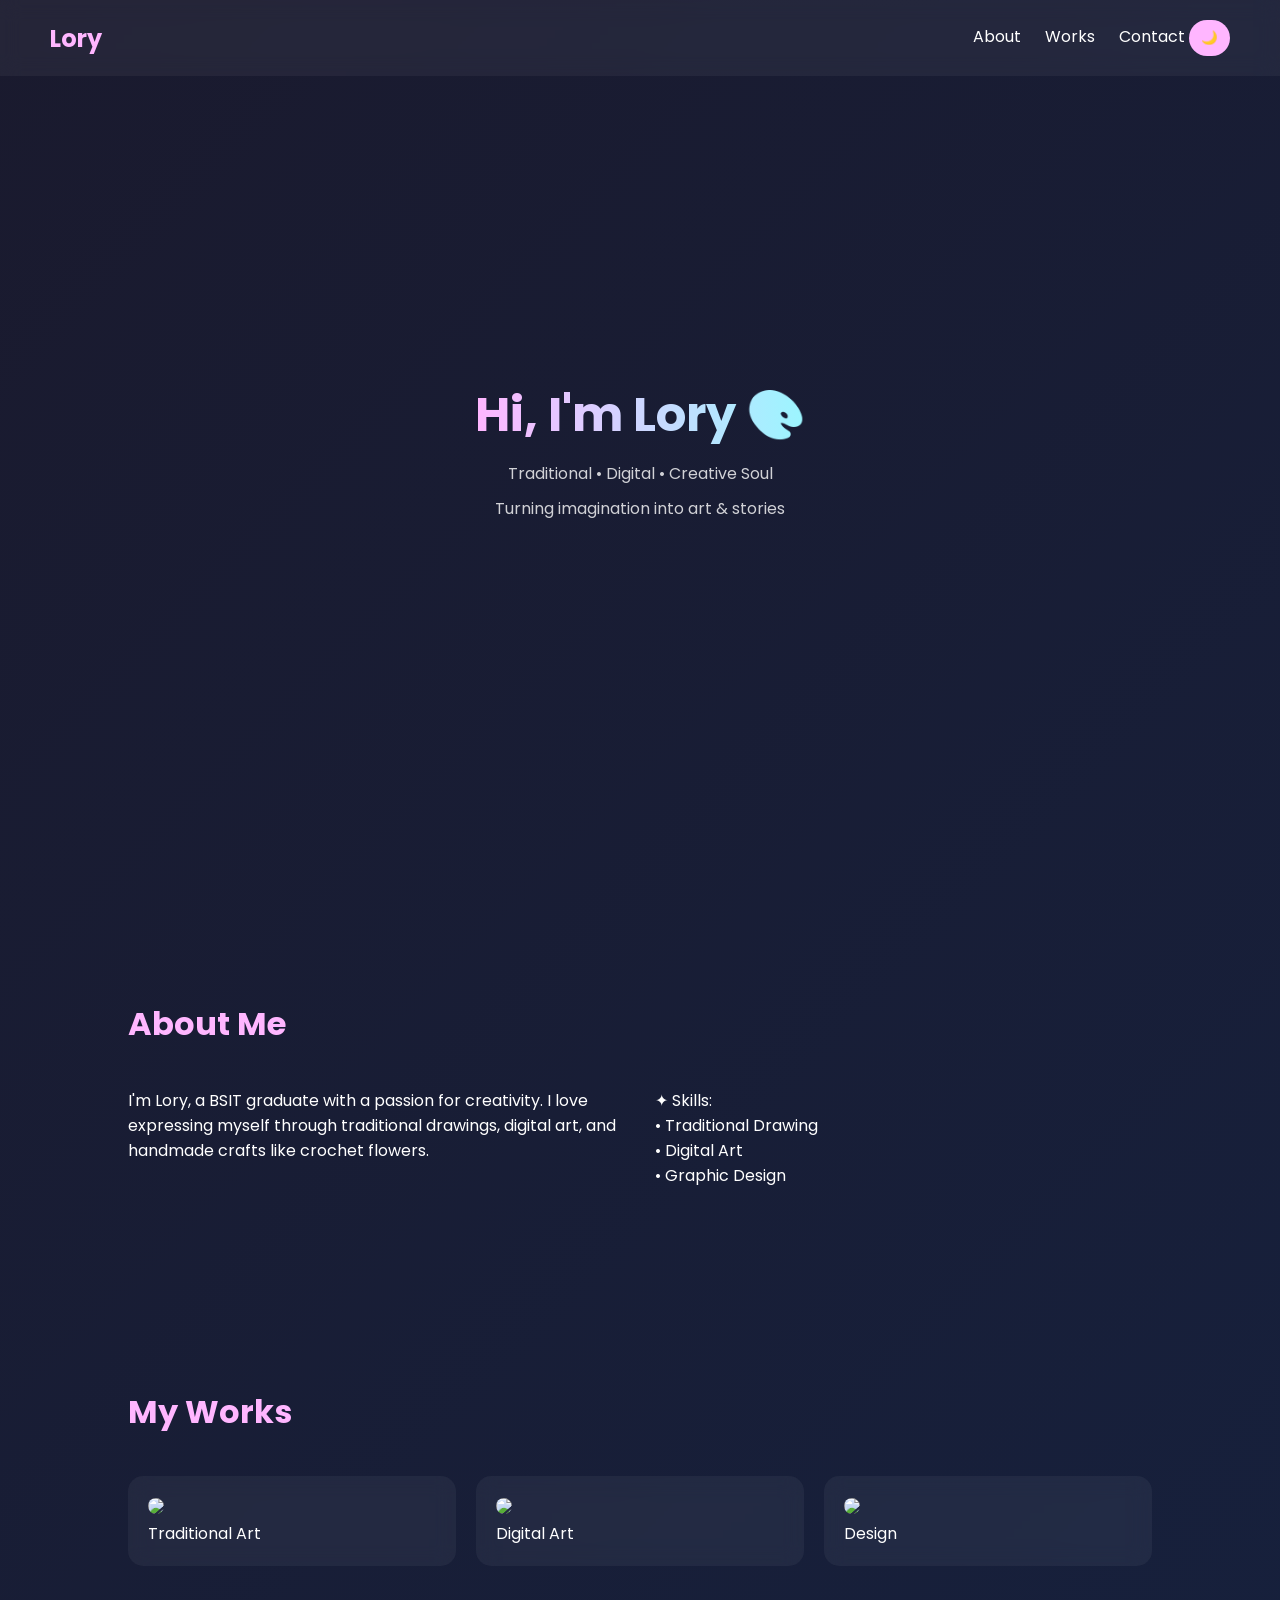
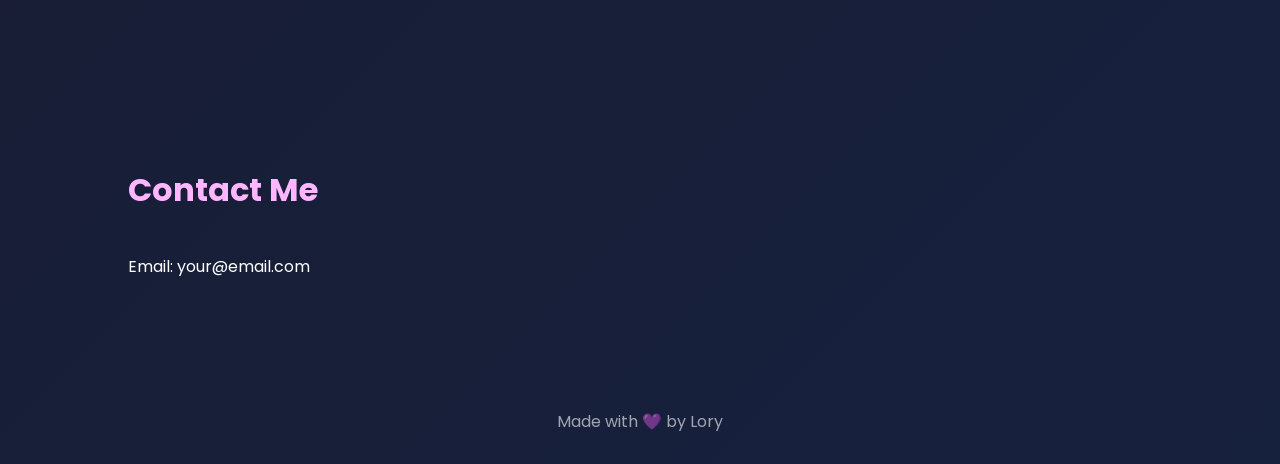
==== index.html @ e0e7a552 "Rename portfolio.html to index.html" ====
<!DOCTYPE html>
<html lang="en">
<head>
<meta charset="UTF-8">
<meta name="viewport" content="width=device-width, initial-scale=1.0">
<title>Lory | Creative Portfolio</title>

<link href="https://fonts.googleapis.com/css2?family=Poppins:wght@300;500;700&display=swap" rel="stylesheet">

<style>

/* THEME VARIABLES */
:root{
    --bg: #ffffff;
    --text: #1a1a2e;
    --card: rgba(0,0,0,0.05);
    --accent: #ff7edb;
}

/* DARK MODE */
body.dark{
    --bg: linear-gradient(135deg, #1a1a2e, #16213e);
    --text: #ffffff;
    --card: rgba(255,255,255,0.05);
    --accent: #ffb6ff;
}

*{
    margin:0;
    padding:0;
    box-sizing:border-box;
    font-family:'Poppins', sans-serif;
    transition: all 0.3s ease;
}

body{
    background: var(--bg);
    color: var(--text);
    scroll-behavior:smooth;
}

/* NAVBAR */
nav{
    position:fixed;
    width:100%;
    display:flex;
    justify-content:space-between;
    align-items:center;
    padding:20px 50px;
    backdrop-filter: blur(10px);
    background: rgba(255,255,255,0.05);
}

nav h1{
    color: var(--accent);
}

nav a{
    color: var(--text);
    text-decoration:none;
    margin-left:20px;
}

nav a:hover{
    color: var(--accent);
}

/* TOGGLE BUTTON */
.toggle-btn{
    cursor:pointer;
    padding:8px 12px;
    border-radius:20px;
    border:none;
    background: var(--accent);
    color:white;
}

/* HERO */
.hero{
    height:100vh;
    display:flex;
    justify-content:center;
    align-items:center;
    flex-direction:column;
    text-align:center;
}

.hero h1{
    font-size:3rem;
    background:linear-gradient(90deg,var(--accent),#9bf6ff);
    -webkit-background-clip:text;
    color:transparent;
}

.hero p{
    margin-top:10px;
    opacity:0.8;
}

/* SECTION */
section{
    padding:100px 10%;
}

.section-title{
    font-size:2rem;
    margin-bottom:40px;
    color: var(--accent);
}

/* GRID */
.grid{
    display:grid;
    grid-template-columns:repeat(auto-fit, minmax(250px,1fr));
    gap:20px;
}

/* CARD */
.card{
    background: var(--card);
    border-radius:15px;
    padding:20px;
    backdrop-filter: blur(10px);
}

.card:hover{
    transform: translateY(-10px);
    box-shadow:0 0 20px var(--accent);
}

.card img{
    width:100%;
    border-radius:10px;
}

/* ABOUT */
.about{
    display:flex;
    flex-wrap:wrap;
    gap:30px;
}

.about div{
    flex:1;
}

/* FOOTER */
footer{
    text-align:center;
    padding:30px;
    opacity:0.6;
}

</style>
</head>

<body class="dark">

<!-- NAVBAR -->
<nav>
    <h1>Lory</h1>
    <div>
        <a href="#about">About</a>
        <a href="#works">Works</a>
        <a href="#contact">Contact</a>
        <button class="toggle-btn" onclick="toggleMode()">🌙</button>
    </div>
</nav>

<!-- HERO -->
<div class="hero">
    <h1>Hi, I'm Lory 🎨</h1>
    <p>Traditional • Digital • Creative Soul</p>
    <p>Turning imagination into art & stories</p>
</div>

<!-- ABOUT -->
<section id="about">
    <h2 class="section-title">About Me</h2>
    <div class="about">
        <div>
            <p>
                I'm Lory, a BSIT graduate with a passion for creativity.
                I love expressing myself through traditional drawings,
                digital art, and handmade crafts like crochet flowers.
            </p>
        </div>
        <div>
            <p>
                ✦ Skills:
                <br>• Traditional Drawing
                <br>• Digital Art
                <br>• Graphic Design
            </p>
        </div>
    </div>
</section>

<!-- WORKS -->
<section id="works">
    <h2 class="section-title">My Works</h2>

    <div class="grid">
        <div class="card">
            <img src="images/traditional1.jpg">
            <p>Traditional Art</p>
        </div>
        <div class="card">
            <img src="images/digital1.jpg">
            <p>Digital Art</p>
        </div>
        <div class="card">
            <img src="images/design1.jpg">
            <p>Design</p>
        </div>
    </div>
</section>

<!-- CONTACT -->
<section id="contact">
    <h2 class="section-title">Contact Me</h2>
    <p>Email: your@email.com</p>
</section>

<footer>
    <p>Made with 💜 by Lory</p>
</footer>

<script>
function toggleMode(){
    document.body.classList.toggle("dark");

    const btn = document.querySelector(".toggle-btn");
    if(document.body.classList.contains("dark")){
        btn.textContent = "🌙";
    } else {
        btn.textContent = "☀️";
    }
}
</script>

</body>
</html>
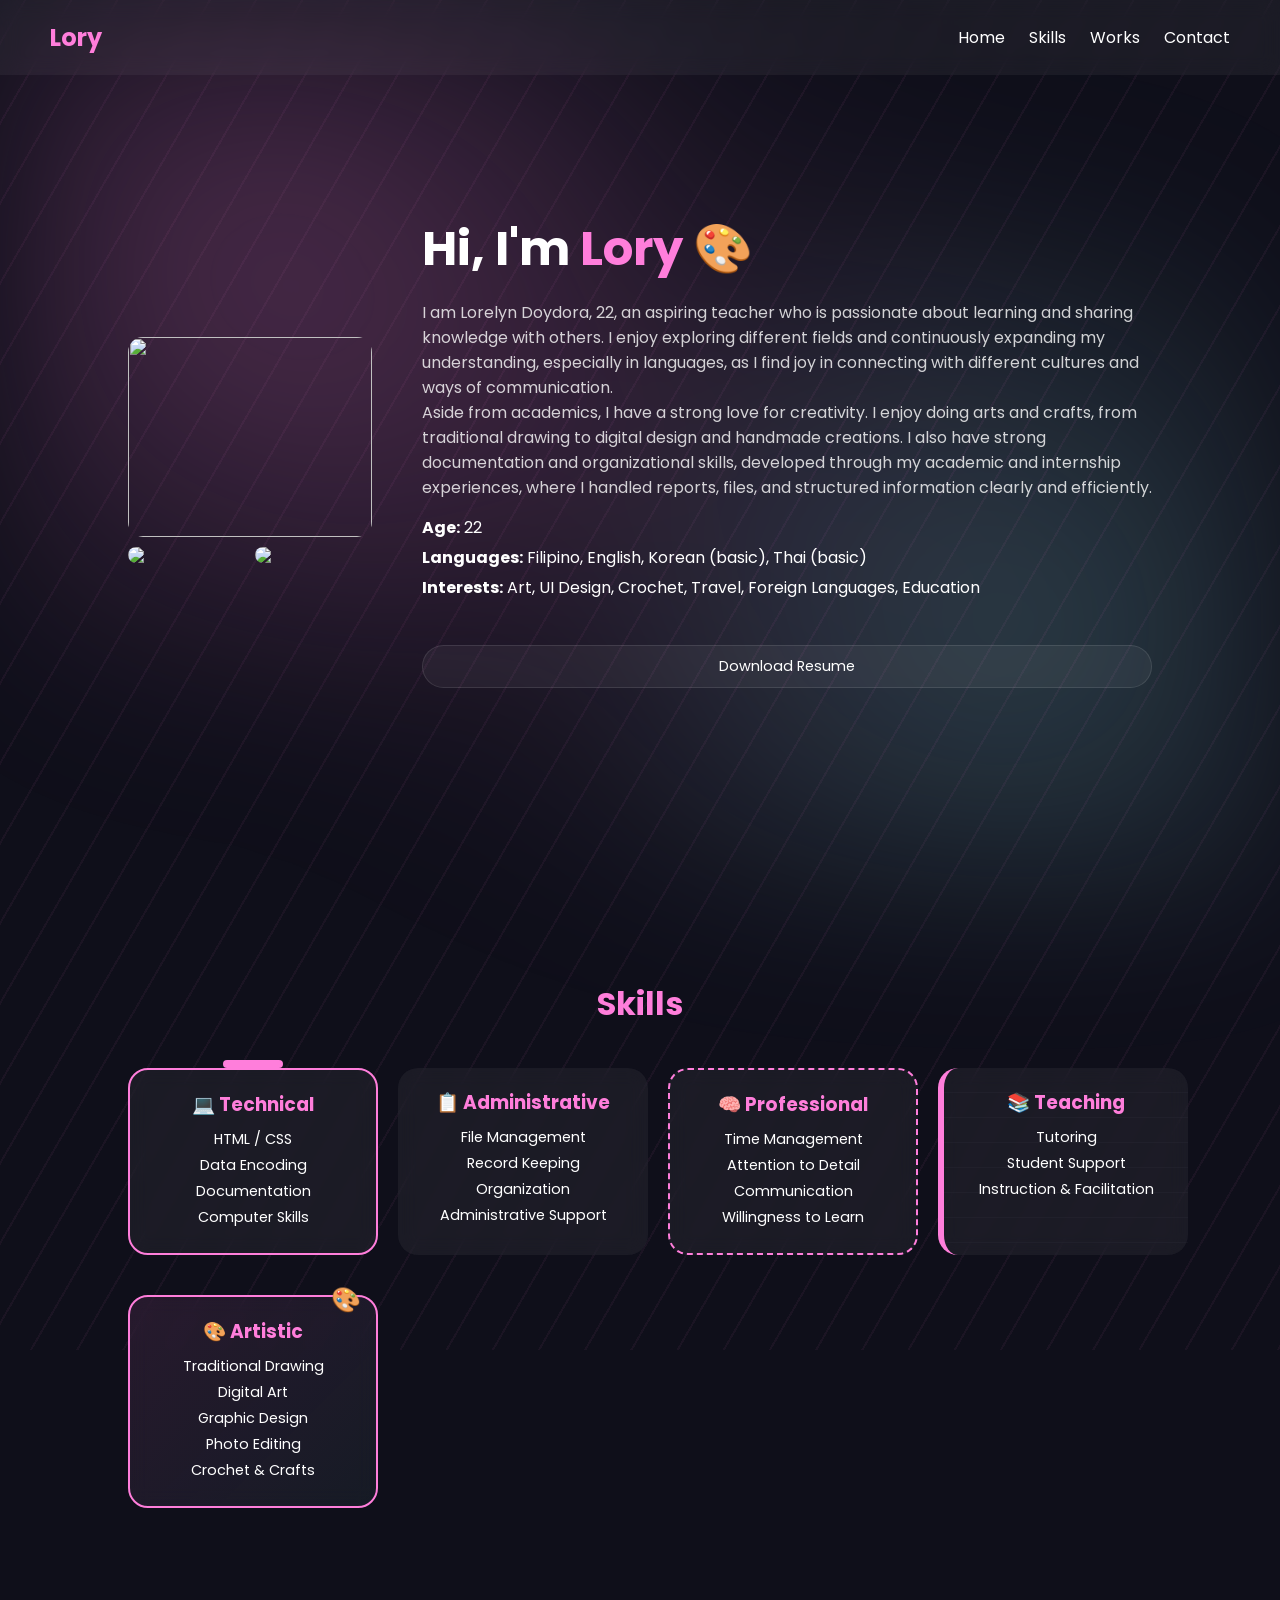
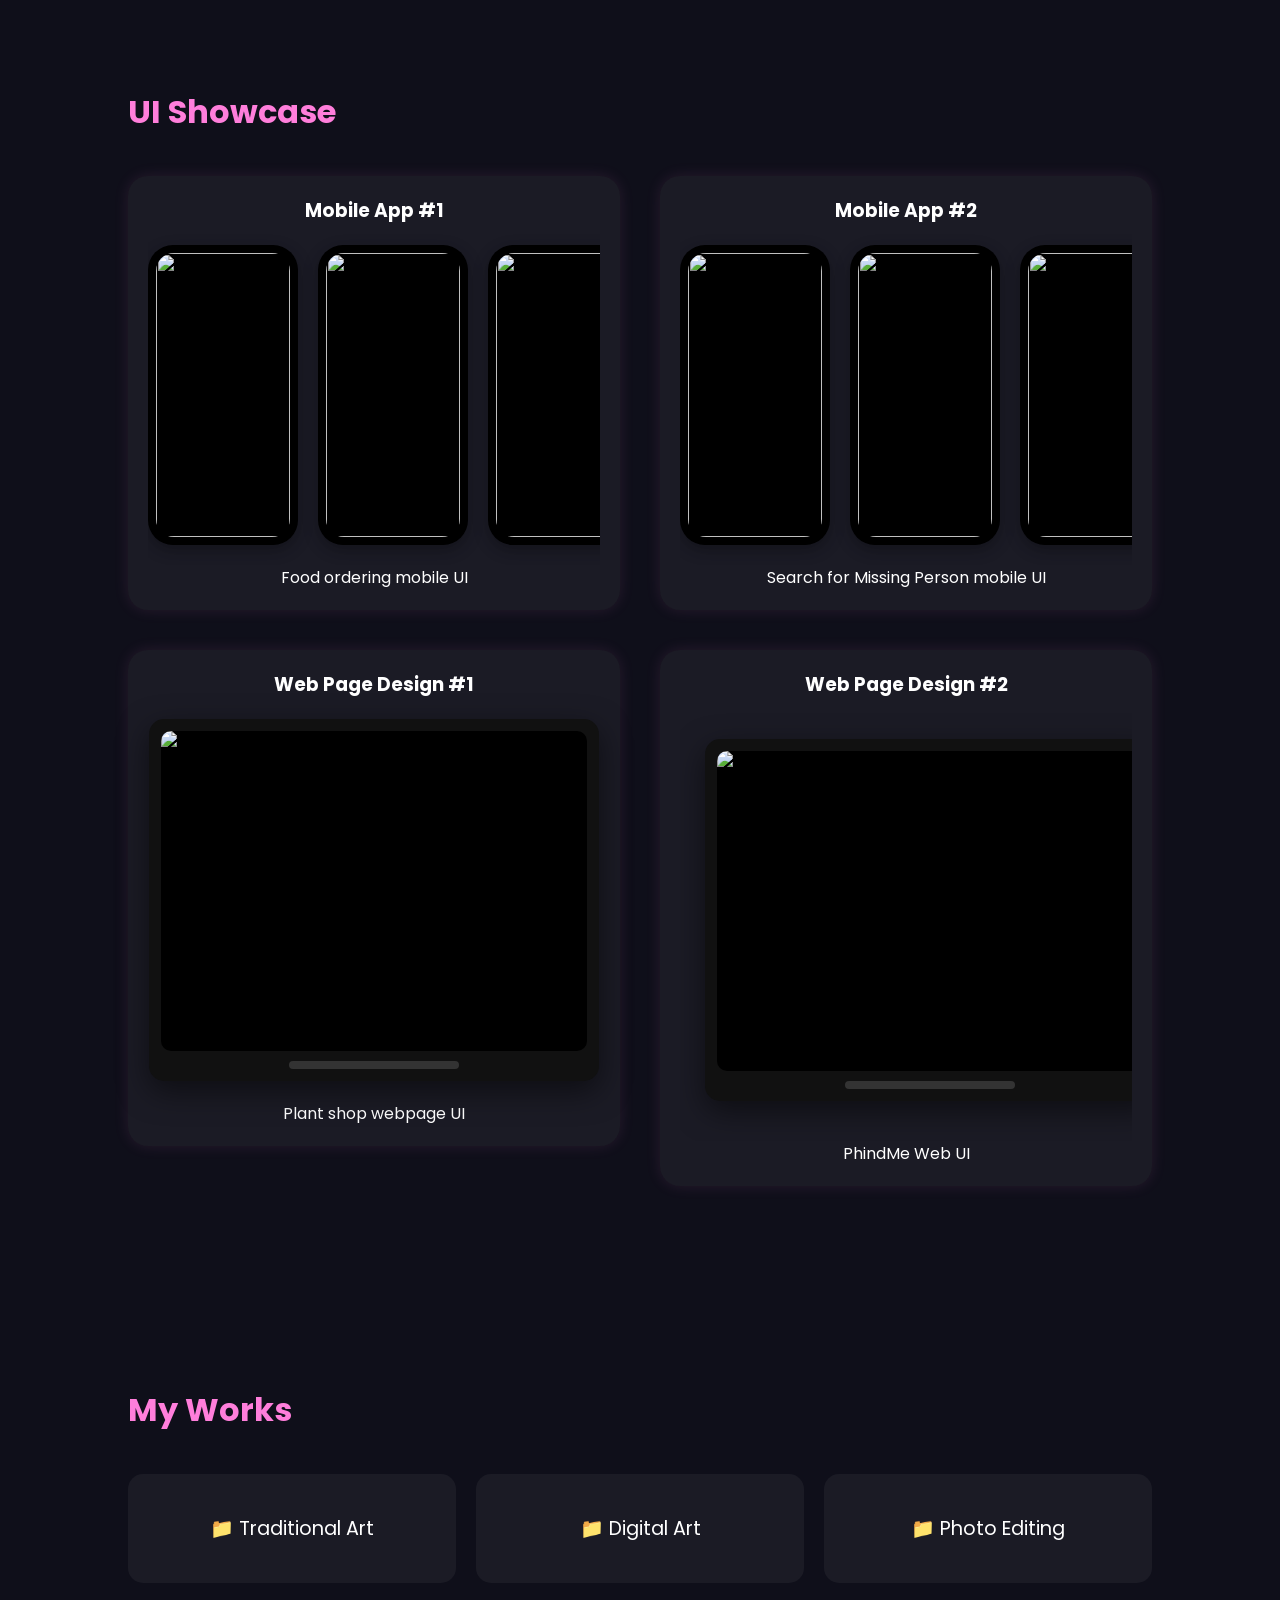
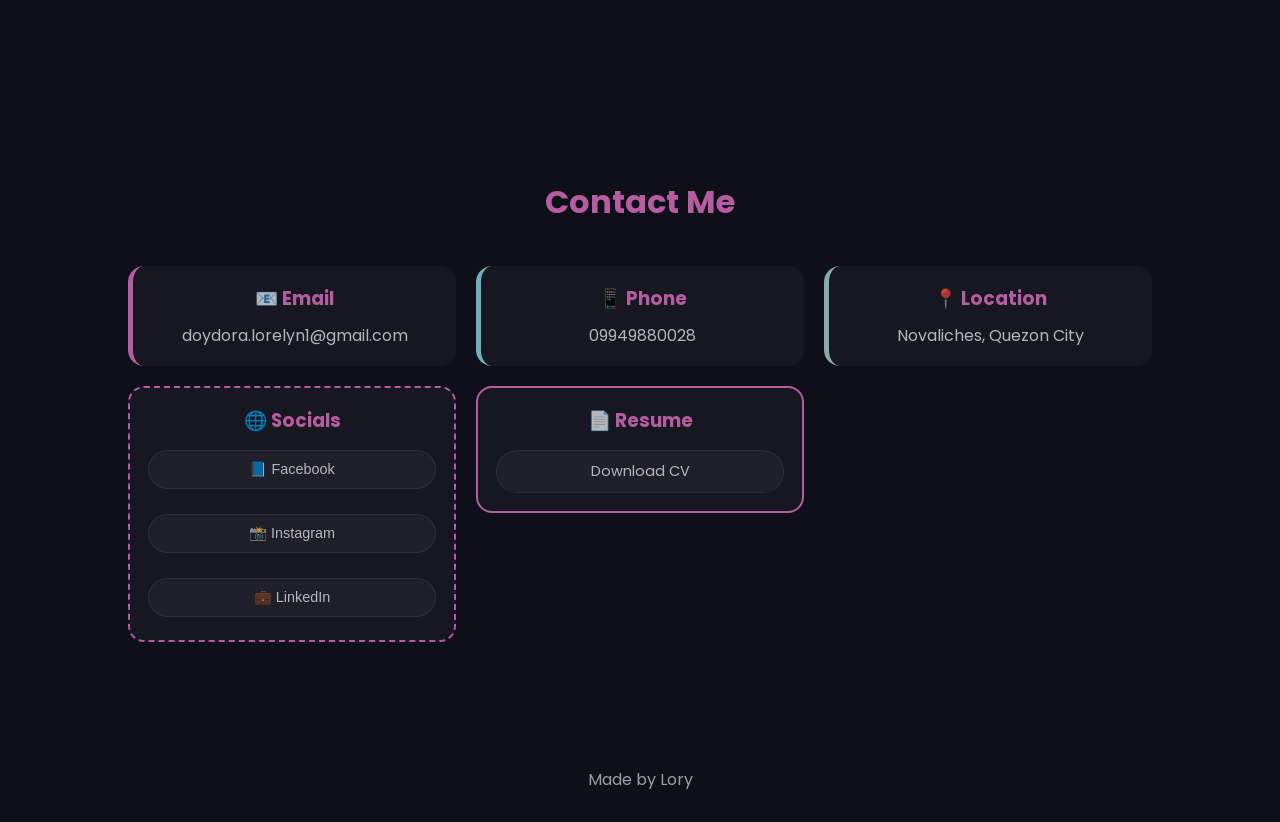
==== commit f68a9abb: "Add files via upload" ====
--- a/index.html
+++ b/index.html
@@ -7,237 +7,544 @@
 
 <link href="https://fonts.googleapis.com/css2?family=Poppins:wght@300;500;700&display=swap" rel="stylesheet">
 
-<style>
-
-/* THEME VARIABLES */
-:root{
-    --bg: #ffffff;
-    --text: #1a1a2e;
-    --card: rgba(0,0,0,0.05);
-    --accent: #ff7edb;
-}
-
-/* DARK MODE */
-body.dark{
-    --bg: linear-gradient(135deg, #1a1a2e, #16213e);
-    --text: #ffffff;
-    --card: rgba(255,255,255,0.05);
-    --accent: #ffb6ff;
-}
-
-*{
-    margin:0;
-    padding:0;
-    box-sizing:border-box;
-    font-family:'Poppins', sans-serif;
-    transition: all 0.3s ease;
-}
-
-body{
-    background: var(--bg);
-    color: var(--text);
-    scroll-behavior:smooth;
-}
-
-/* NAVBAR */
-nav{
-    position:fixed;
-    width:100%;
-    display:flex;
-    justify-content:space-between;
-    align-items:center;
-    padding:20px 50px;
-    backdrop-filter: blur(10px);
-    background: rgba(255,255,255,0.05);
-}
-
-nav h1{
-    color: var(--accent);
-}
-
-nav a{
-    color: var(--text);
-    text-decoration:none;
-    margin-left:20px;
-}
-
-nav a:hover{
-    color: var(--accent);
-}
-
-/* TOGGLE BUTTON */
-.toggle-btn{
-    cursor:pointer;
-    padding:8px 12px;
-    border-radius:20px;
-    border:none;
-    background: var(--accent);
-    color:white;
-}
-
-/* HERO */
-.hero{
-    height:100vh;
-    display:flex;
-    justify-content:center;
-    align-items:center;
-    flex-direction:column;
-    text-align:center;
-}
-
-.hero h1{
-    font-size:3rem;
-    background:linear-gradient(90deg,var(--accent),#9bf6ff);
-    -webkit-background-clip:text;
-    color:transparent;
-}
-
-.hero p{
-    margin-top:10px;
-    opacity:0.8;
-}
-
-/* SECTION */
-section{
-    padding:100px 10%;
-}
-
-.section-title{
-    font-size:2rem;
-    margin-bottom:40px;
-    color: var(--accent);
-}
-
-/* GRID */
-.grid{
-    display:grid;
-    grid-template-columns:repeat(auto-fit, minmax(250px,1fr));
-    gap:20px;
-}
-
-/* CARD */
-.card{
-    background: var(--card);
-    border-radius:15px;
-    padding:20px;
-    backdrop-filter: blur(10px);
-}
-
-.card:hover{
-    transform: translateY(-10px);
-    box-shadow:0 0 20px var(--accent);
-}
-
-.card img{
-    width:100%;
-    border-radius:10px;
-}
-
-/* ABOUT */
-.about{
-    display:flex;
-    flex-wrap:wrap;
-    gap:30px;
-}
-
-.about div{
-    flex:1;
-}
-
-/* FOOTER */
-footer{
-    text-align:center;
-    padding:30px;
-    opacity:0.6;
-}
-
-</style>
+<!-- LINK TO CSS -->
+<link rel="stylesheet" href="style.css">
+
 </head>
 
 <body class="dark">
 
-<!-- NAVBAR -->
 <nav>
     <h1>Lory</h1>
     <div>
-        <a href="#about">About</a>
+        <a href="#home">Home</a>
+        <a href="#skils">Skills</a>
         <a href="#works">Works</a>
         <a href="#contact">Contact</a>
-        <button class="toggle-btn" onclick="toggleMode()">🌙</button>
     </div>
 </nav>
 
-<!-- HERO -->
-<div class="hero">
-    <h1>Hi, I'm Lory 🎨</h1>
-    <p>Traditional • Digital • Creative Soul</p>
-    <p>Turning imagination into art & stories</p>
-</div>
-
-<!-- ABOUT -->
-<section id="about">
-    <h2 class="section-title">About Me</h2>
-    <div class="about">
-        <div>
-            <p>
-                I'm Lory, a BSIT graduate with a passion for creativity.
-                I love expressing myself through traditional drawings,
-                digital art, and handmade crafts like crochet flowers.
-            </p>
-        </div>
-        <div>
-            <p>
-                ✦ Skills:
-                <br>• Traditional Drawing
-                <br>• Digital Art
-                <br>• Graphic Design
-            </p>
-        </div>
-    </div>
+<section class="home">
+
+    <!-- LEFT: PHOTO COLLAGE -->
+    <div class="home-left">
+        <div class="collage">
+            <img src="img/img/img2.png">
+            <img src="img/img/img1.jpg">
+            <img src="img/img/img3.png">
+        </div>
+    </div>
+
+    <!-- RIGHT: INFO -->
+    <div class="home-right">
+        <h1>Hi, I'm <span>Lory</span> 🎨</h1>
+
+        <p class="desc">
+            I am Lorelyn Doydora, 22, an aspiring teacher who is passionate about learning and sharing knowledge with others. I enjoy exploring different fields and continuously expanding my understanding, especially in languages, as I find joy in connecting with different cultures and ways of communication.
+            <br>
+            Aside from academics, I have a strong love for creativity. I enjoy doing arts and crafts, from traditional drawing to digital design and handmade creations. I also have strong documentation and organizational skills, developed through my academic and internship experiences, where I handled reports, files, and structured information clearly and efficiently.
+        </p>
+
+        <div class="info">
+            <p><strong>Age:</strong> 22</p>
+            <p><strong>Languages:</strong> Filipino, English, Korean (basic), Thai (basic)</p>
+            <p><strong>Interests:</strong> Art, UI Design, Crochet, Travel, Foreign Languages, Education</p>
+        </div>
+        <br>
+
+        <a href="DOYDORA NEW RESUME.pdf" download class="resume-btn">
+            Download Resume
+        </a>
+    </div>
+
+</div>
+
 </section>
-
-<!-- WORKS -->
+<section class="skills">
+    <h2 class="section-title">Skills</h2>
+
+    <div class="skills-grid">
+
+        <div class="skill-card computer">
+            <h3>💻 Technical</h3>
+            <ul>
+                <li>HTML / CSS</li>
+                <li>Data Encoding</li>
+                <li>Documentation</li>
+                <li>Computer Skills</li>
+            </ul>
+        </div>
+
+        <div class="skill-card admin">
+            <h3>📋 Administrative</h3>
+            <ul>
+                <li>File Management</li>
+                <li>Record Keeping</li>
+                <li>Organization</li>
+                <li>Administrative Support</li>
+            </ul>
+        </div>
+
+        <div class="skill-card soft">
+            <h3>🧠 Professional</h3>
+            <ul>
+                <li>Time Management</li>
+                <li>Attention to Detail</li>
+                <li>Communication</li>
+                <li>Willingness to Learn</li>
+            </ul>
+        </div>
+
+        <div class="skill-card teaching">
+            <h3>📚 Teaching</h3>
+            <ul>
+                <li>Tutoring</li>
+                <li>Student Support</li>
+                <li>Instruction & Facilitation</li>
+            </ul>
+        </div>
+
+        <div class="skills-bottom">
+    <div class="skill-card artistic">
+            <h3>🎨 Artistic</h3>
+            <ul>
+                <li>Traditional Drawing</li>
+                <li>Digital Art</li>
+                <li>Graphic Design</li>
+                <li>Photo Editing</li>
+                <li>Crochet & Crafts</li>
+            </ul>
+        </div>
+
+    </div>
+</section>
+
+<section id="ui">
+    <h2 class="section-title">UI Showcase</h2>
+
+    <div class="ui-grid">
+
+        <!-- MOBILE APP -->
+        <div class="ui-card">
+    <h3>Mobile App #1</h3>
+
+    <div class="mobile-strip">
+
+        <div class="phone-item">
+            <img src="img/ui/YuuMeal/LogIn (1).png" onclick="openViewerFromUI(this)">
+        </div>
+
+        <div class="phone-item">
+            <img src="img/ui/YuuMeal/Signup (1).png" onclick="openViewerFromUI(this)">
+        </div>
+
+        <div class="phone-item">
+            <img src="img/ui/YuuMeal/Homepage.png" onclick="openViewerFromUI(this)">
+        </div>
+
+        <div class="phone-item">
+            <img src="img/ui/YuuMeal/Search for Restaurant.png" onclick="openViewerFromUI(this)">
+        </div>
+
+        <div class="phone-item">
+            <img src="img/ui/YuuMeal/Order Food.png" onclick="openViewerFromUI(this)">
+        </div>
+
+        <div class="phone-item">
+            <img src="img/ui/YuuMeal/Order Food (1).png" onclick="openViewerFromUI(this)">
+        </div>
+
+        <div class="phone-item">
+            <img src="img/ui/YuuMeal/Order Summary.png" onclick="openViewerFromUI(this)">
+        </div>
+
+        <div class="phone-item">
+            <img src="img/ui/YuuMeal/Order Summary (1).png" onclick="openViewerFromUI(this)">
+        </div>
+
+        <div class="phone-item">
+            <img src="img/ui/YuuMeal/Select Payment Method.png" onclick="openViewerFromUI(this)">
+        </div>
+
+        <div class="phone-item">
+            <img src="img/ui/YuuMeal/Add Location.png" onclick="openViewerFromUI(this)">
+        </div>
+
+        <div class="phone-item">
+            <img src="img/ui/YuuMeal/Order Summary (2).png" onclick="openViewerFromUI(this)">
+        </div>
+
+        <div class="phone-item">
+            <img src="img/ui/YuuMeal/Order Summary (3).png" onclick="openViewerFromUI(this)">
+        </div>
+
+        <div class="phone-item">
+            <img src="img/ui/YuuMeal/Track Order.png" onclick="openViewerFromUI(this)">
+        </div>
+
+    </div>
+
+    <p>Food ordering mobile UI</p>
+</div>
+
+<div class="ui-card">
+    <h3>Mobile App #2</h3>
+
+    <div class="mobile-strip">
+
+        <div class="phone-item">
+            <img src="img/ui/PHindMe/Android Large - 11.png" onclick="openViewerFromUI(this)">
+        </div>
+
+        <div class="phone-item">
+            <img src="img/ui/PHindMe/Android Large - 12.png" onclick="openViewerFromUI(this)">
+        </div>
+
+        <div class="phone-item">
+            <img src="img/ui/PHindMe/Android Large - 3.png" onclick="openViewerFromUI(this)">
+        </div>
+
+        <div class="phone-item">
+            <img src="img/ui/PHindMe/Android Large - 9.png" onclick="openViewerFromUI(this)">
+        </div>
+
+        <div class="phone-item">
+            <img src="img/ui/PHindMe/Android Large - 8.png" onclick="openViewerFromUI(this)">
+        </div>
+
+        <div class="phone-item">
+            <img src="img/ui/PHindMe/Android Large - 7.png" onclick="openViewerFromUI(this)">
+        </div>
+
+        <div class="phone-item">
+            <img src="img/ui/PHindMe/Android Large - 10.png" onclick="openViewerFromUI(this)">
+        </div>
+
+        <div class="phone-item">
+            <img src="img/ui/PHindMe/Android Large - 4.png" onclick="openViewerFromUI(this)">
+        </div>
+
+        <div class="phone-item">
+            <img src="img/ui/PHindMe/Android Large - 5.png" onclick="openViewerFromUI(this)">
+        </div>
+    </div>
+
+    <p>Search for Missing Person mobile UI</p>
+</div>
+
+
+        <!-- WEB APP -->
+        <div class="ui-card">
+    <h3>Web Page Design #1</h3>
+
+    <div class="laptop">
+        <div class="screen">
+            <img src="img/UI/PlantShop/MacBook Pro 16_ - 1.png">
+        </div>
+    </div>
+
+    <p>Plant shop webpage UI</p>
+</div>
+
+
+<div class="ui-card">
+    <h3>Web Page Design #2</h3>
+
+    <div class="web-strip">
+
+        <!-- PAGE 1 -->
+        <div class="web-item">
+            <div class="laptop">
+                <div class="screen">
+                    <img src="img/UI/PHindMe/Desktop - 1.png">
+                </div>
+            </div>
+        </div>
+
+        <!-- PAGE 2 -->
+        <div class="web-item">
+            <div class="laptop">
+                <div class="screen">
+                    <img src="img/UI/PHindMe/Desktop - 2.png">
+                </div>
+            </div>
+        </div>
+
+    </div>
+
+    <p>PhindMe Web UI</p>
+</div>
+
+</section>
+
 <section id="works">
     <h2 class="section-title">My Works</h2>
 
     <div class="grid">
-        <div class="card">
-            <img src="images/traditional1.jpg">
-            <p>Traditional Art</p>
-        </div>
-        <div class="card">
-            <img src="images/digital1.jpg">
-            <p>Digital Art</p>
-        </div>
-        <div class="card">
-            <img src="images/design1.jpg">
-            <p>Design</p>
-        </div>
+
+        <div class="folder" onclick="openGallery('traditional')">
+            📁 Traditional Art
+        </div>
+
+        <div class="folder" onclick="openGallery('digital')">
+            📁 Digital Art
+        </div>
+
+        <div class="folder" onclick="openGallery('photo')">
+            📁 Photo Editing
+        </div>
+
     </div>
 </section>
 
-<!-- CONTACT -->
-<section id="contact">
+<!-- GALLERY MODAL -->
+<div id="galleryModal" class="modal">
+    <span class="close" onclick="closeGallery()">×</span>
+    <div id="galleryContent" class="modal-content"></div>
+</div>
+
+<!-- IMAGE VIEWER -->
+<div id="imageViewer" class="viewer">
+    <span class="close" onclick="closeViewer()">×</span>
+    <span class="nav prev" onclick="changeImage(-1)">❮</span>
+    <img id="viewerImg">
+    <span class="nav next" onclick="changeImage(1)">❯</span>
+</div>
+
+<section id="contact" class="contact">
     <h2 class="section-title">Contact Me</h2>
-    <p>Email: your@email.com</p>
+
+    <div class="contact-grid">
+
+        <!-- EMAIL -->
+        <div class="contact-card email">
+            <h3>📧 Email</h3>
+            <p>doydora.lorelyn1@gmail.com</p>
+        </div>
+
+        <!-- PHONE -->
+        <div class="contact-card iphone">
+            <h3>📱 Phone</h3>
+            <p>09949880028</p>
+        </div>
+
+        <!-- LOCATION -->
+        <div class="contact-card location">
+            <h3>📍 Location</h3>
+            <p>Novaliches, Quezon City</p>
+        </div>
+
+        <!-- SOCIALS -->
+<div class="contact-card socials">
+    <h3>🌐 Socials</h3>
+
+    <div class="social-links">
+
+        <a href="https://web.facebook.com/lorelyn.doydora" target="_blank" class="social-btn facebook">
+            📘 Facebook
+        </a>
+
+        <a href="https://www.instagram.com/loryiee/" target="_blank" class="social-btn instagram">
+            📸 Instagram
+        </a>
+
+        <a href="https://www.linkedin.com/in/doydora-lorelyn-7280353b7" target="_blank" class="social-btn linkedin">
+            💼 LinkedIn
+        </a>
+
+    </div>
+</div>
+
+        <!-- RESUME -->
+        <div class="contact-card resume">
+            <h3>📄 Resume</h3>
+            <a href="DOYDORA NEW RESUME.pdf" download class="resume-btn">
+                Download CV
+            </a>
+        </div>
+
+    </div>
 </section>
 
 <footer>
-    <p>Made with 💜 by Lory</p>
+    <p>Made by Lory</p>
 </footer>
 
 <script>
-function toggleMode(){
-    document.body.classList.toggle("dark");
-
-    const btn = document.querySelector(".toggle-btn");
-    if(document.body.classList.contains("dark")){
-        btn.textContent = "🌙";
-    } else {
-        btn.textContent = "☀️";
-    }
+
+/* GLOBAL VARIABLES (IMPORTANT) */
+let currentImages = [];
+let currentIndex = 0;
+
+const galleries = {
+    traditional: [
+        "img/Traditional Art/tart1.jpg",
+        "img/Traditional Art/tart2.jpg",
+        "img/Traditional Art/tart3.jpg",
+        "img/Traditional Art/tart4.jpg",
+        "img/Traditional Art/tart5.jpg",
+        "img/Traditional Art/tart6.jpg",
+        "img/Traditional Art/tart7.jpg",
+        "img/Traditional Art/tart8.jpg",
+        "img/Traditional Art/tart9.jpg",
+        "img/Traditional Art/tart10.jpg",
+        "img/Traditional Art/tart11.jpg",
+        "img/Traditional Art/tart49.jpg",
+        "img/Traditional Art/tart50.jpg",
+        "img/Traditional Art/tart51.jpg",
+        "img/Traditional Art/tart52.jpg",
+        "img/Traditional Art/tart53.jpg",
+        "img/Traditional Art/tart54.jpg",
+        "img/Traditional Art/tart55.jpg",
+        "img/Traditional Art/tart56.jpg",
+        "img/Traditional Art/tart57.jpg",
+        "img/Traditional Art/tart58.jpg",
+        "img/Traditional Art/tart59.jpg",
+        "img/Traditional Art/tart60.jpg",
+        "img/Traditional Art/tart61.jpg",
+        "img/Traditional Art/tart62.jpg",
+        "img/Traditional Art/tart63.jpg",
+        "img/Traditional Art/tart64.jpg",
+        "img/Traditional Art/tart65.jpg",
+        "img/Traditional Art/tart66.jpg",
+        "img/Traditional Art/tart67.jpg",
+        "img/Traditional Art/tart68.jpg",
+        "img/Traditional Art/tart69.jpg",
+        "img/Traditional Art/tart70.jpg",
+        "img/Traditional Art/tart71.jpg",
+        "img/Traditional Art/tart72.jpg",
+        "img/Traditional Art/tart73.jpg",
+        "img/Traditional Art/tart74.jpg",
+        "img/Traditional Art/tart75.jpg",
+        "img/Traditional Art/tart76.jpg",
+        "img/Traditional Art/tart77.jpg",
+        "img/Traditional Art/tart12.jpg",
+        "img/Traditional Art/tart13.jpg",
+        "img/Traditional Art/tart14.jpg",
+        "img/Traditional Art/tart15.jpg",
+        "img/Traditional Art/tart16.jpg",
+        "img/Traditional Art/tart17.jpg",
+        "img/Traditional Art/tart18.jpg",
+        "img/Traditional Art/tart19.jpg",
+        "img/Traditional Art/tart20.jpg",
+        "img/Traditional Art/tart21.jpg",
+        "img/Traditional Art/tart22.jpg",
+        "img/Traditional Art/tart23.jpg",
+        "img/Traditional Art/tart24.jpg",
+        "img/Traditional Art/tart25.jpg",
+        "img/Traditional Art/tart26.jpg",
+        "img/Traditional Art/tart27.jpg",
+        "img/Traditional Art/tart28.jpg",
+        "img/Traditional Art/tart29.jpg",
+        "img/Traditional Art/tart30.jpg",
+        "img/Traditional Art/tart31.jpg",
+        "img/Traditional Art/tart32.jpg",
+        "img/Traditional Art/tart33.jpg",
+        "img/Traditional Art/tart34.jpg",
+        "img/Traditional Art/tart35.jpg",
+        "img/Traditional Art/tart36.jpg",
+        "img/Traditional Art/tart37.jpg",
+        "img/Traditional Art/tart38.jpg",
+        "img/Traditional Art/tart39.jpg",
+        "img/Traditional Art/tart40.jpg",
+        "img/Traditional Art/tart41.jpg",
+        "img/Traditional Art/tart42.jpg",
+        "img/Traditional Art/tart43.jpg",
+        "img/Traditional Art/tart44.jpg",
+        "img/Traditional Art/tart45.jpg",
+        "img/Traditional Art/tart46.jpg",
+        "img/Traditional Art/tart47.jpg",
+        "img/Traditional Art/tart48.jpg",
+        "img/Traditional Art/tart78.jpg",
+        "img/Traditional Art/tart79.jpg",
+        "img/Traditional Art/tart80.jpg",
+        "img/Traditional Art/tart81.jpg",
+        "img/Traditional Art/tart82.jpg",
+        "img/Traditional Art/tart83.jpg",
+        "img/Traditional Art/tart84.jpg",
+        "img/Traditional Art/tart85.jpg"
+    ],
+    digital: [
+        "img/Digital Art/dart1.jpg",
+        "img/Digital Art/dart2.jpg"
+    ],
+    photo: [
+        "img/Photo Editing/PE1.jpg",
+        "img/Photo Editing/PE2.jpg",
+        "img/Photo Editing/PE3.jpg",
+        "img/Photo Editing/PE4.jpg",
+        "img/Photo Editing/PE5.jpg",
+        "img/Photo Editing/PE6.jpg",
+        "img/Photo Editing/PE7.jpg",
+        "img/Photo Editing/PE8.jpg",
+        "img/Photo Editing/PE9.jpg"
+    ]
+};
+
+/* OPEN GALLERY */
+function openGallery(type){
+    const modal = document.getElementById("galleryModal");
+    const content = document.getElementById("galleryContent");
+
+    content.innerHTML = "";
+    currentImages = galleries[type];
+
+    currentImages.forEach((img, index) => {
+        const image = document.createElement("img");
+        image.src = img;
+        image.onclick = () => openViewer(index);
+        content.appendChild(image);
+    });
+
+    modal.style.display = "flex";
+    document.body.style.overflow = "hidden"; // 🚫 stop background scroll
 }
+
+function closeGallery(){
+    document.getElementById("galleryModal").style.display = "none";
+    document.body.style.overflow = "auto"; // ✅ restore scroll
+}
+
+/* OPEN IMAGE VIEWER */
+function openViewer(index){
+    currentIndex = index;
+    document.getElementById("viewerImg").src = currentImages[index];
+    document.getElementById("imageViewer").style.display = "flex";
+}
+
+/* CLOSE VIEWER */
+function closeViewer(){
+    document.getElementById("imageViewer").style.display = "none";
+}
+
+/* NEXT / PREV IMAGE */
+function changeImage(direction){
+    currentIndex += direction;
+
+    if(currentIndex < 0) currentIndex = currentImages.length - 1;
+    if(currentIndex >= currentImages.length) currentIndex = 0;
+
+    document.getElementById("viewerImg").src = currentImages[currentIndex];
+}
+
+function slideWeb(btn, direction){
+    const laptop = btn.parentElement;
+    const slider = laptop.querySelector(".web-slider");
+
+    const images = slider.querySelectorAll("img");
+    let index = slider.getAttribute("data-index") || 0;
+
+    index = parseInt(index) + direction;
+
+    if(index < 0) index = 0;
+    if(index >= images.length) index = images.length - 1;
+
+    slider.style.transform = `translateX(-${index * 100}%)`;
+    slider.setAttribute("data-index", index);
+}
+
+
+
 </script>
-
 </body>
-</html>
+</html>
--- a/style.css
+++ b/style.css
@@ -0,0 +1,890 @@
+/* THEME VARIABLES */
+:root{
+    --bg: #0f0f1a;
+    --text: #ffffff;
+    --card: rgba(255,255,255,0.05);
+    --accent: #ff7edb;
+}
+
+/* DARK MODE */
+
+
+*{
+    margin:0;
+    padding:0;
+    box-sizing:border-box;
+    font-family:'Poppins', sans-serif;
+    transition: all 0.3s ease;
+}
+
+body{
+    background: #0f0f1a;
+    color: var(--text);
+    scroll-behavior:smooth;
+    overflow-x:hidden;
+}
+body::before{
+    content:"";
+    position:fixed;
+    top:0;
+    left:0;
+    width:100%;
+    height:100%;
+    z-index:-1;
+
+    background:
+        radial-gradient(circle at 20% 30%, rgba(255,126,219,0.25), transparent 40%),
+        radial-gradient(circle at 80% 70%, rgba(155,246,255,0.2), transparent 40%),
+        radial-gradient(circle at 50% 50%, rgba(255,126,219,0.1), transparent 60%);
+
+    filter: blur(80px);
+}
+
+/* ANIMATED WAVE EFFECT */
+body::after{
+    content:"";
+    position:fixed;
+    width:200%;
+    height:200%;
+    top:-50%;
+    left:-50%;
+    z-index:-1;
+
+    background: repeating-linear-gradient(
+        120deg,
+        rgba(255,126,219,0.05) 0px,
+        rgba(255,126,219,0.05) 2px,
+        transparent 2px,
+        transparent 40px
+    );
+
+    animation: waveMove 20s linear infinite;
+}
+
+@keyframes waveMove{
+    0%{
+        transform: translateX(0) translateY(0);
+    }
+    100%{
+        transform: translateX(200px) translateY(200px);
+    }
+}
+
+/* NAVBAR */
+nav{
+    position:fixed;
+    width:100%;
+    display:flex;
+    justify-content:space-between;
+    align-items:center;
+    padding:20px 50px;
+    backdrop-filter: blur(10px);
+    background: rgba(255,255,255,0.05);
+}
+
+nav h1{
+    color: var(--accent);
+}
+
+nav a{
+    color: var(--text);
+    text-decoration:none;
+    margin-left:20px;
+}
+
+nav a:hover{
+    color: var(--accent);
+}
+
+.toggle-btn{
+    cursor:pointer;
+    padding:8px 12px;
+    border-radius:20px;
+    border:none;
+    background: var(--accent);
+    color:white;
+}
+
+/* HOME LAYOUT */
+.home{
+    display:flex;
+    min-height:100vh;
+    padding:100px 10%;
+    gap:50px;
+    align-items:center;
+}
+
+/* LEFT SIDE */
+.home-left{
+    flex:1;
+}
+
+/* RIGHT SIDE */
+.home-right{
+    flex:3;
+}
+
+/* COLLAGE */
+.collage{
+    display:grid;
+    grid-template-columns:repeat(2,1fr);
+    gap:10px;
+}
+
+.collage img{
+    width:100%;
+    border-radius:15px;
+    object-fit:cover;
+}
+
+/* MAKE ONE IMAGE BIGGER */
+.collage img:nth-child(1){
+    grid-column:span 2;
+    height:200px;
+}
+
+/* TEXT */
+.home-right h1{
+    font-size:3rem;
+}
+
+.home-right h1 span{
+    color:var(--accent);
+}
+
+/* DESCRIPTION */
+.desc{
+    margin:15px 0;
+    opacity:0.8;
+    max-width:800px;
+}
+
+/* INFO */
+.info p{
+    margin:5px 0;
+}
+
+/* CONTACT */
+.contact{
+    margin:15px 0;
+    opacity:0.7;
+}
+
+/* RESUME BUTTON */
+.resume-btn{
+    display:inline-block;
+    margin-top:15px;
+    padding:12px 25px;
+    background:var(--accent);
+    color:white;
+    border-radius:25px;
+    text-decoration:none;
+    transition:0.3s;
+}
+
+.resume-btn:hover{
+    box-shadow:0 0 15px var(--accent);
+    transform:translateY(-2px);
+}
+
+/* SECTION */
+section{
+    padding:100px 10%;
+}
+
+.section-title{
+    font-size:2rem;
+    margin-bottom:40px;
+    color: var(--accent);
+}
+
+/* GRID */
+.grid{
+    display:grid;
+    grid-template-columns:repeat(auto-fit, minmax(250px,1fr));
+    gap:20px;
+}
+
+/* CARD */
+.card{
+    background: var(--card);
+    border-radius:15px;
+    padding:20px;
+    backdrop-filter: blur(10px);
+}
+
+.card:hover{
+    transform: translateY(-10px);
+    box-shadow:0 0 20px var(--accent);
+}
+
+.card img{
+    width:100%;
+    border-radius:10px;
+}
+
+/* FOOTER */
+footer{
+    text-align:center;
+    padding:30px;
+    opacity:0.6;
+}
+
+/* FOLDER STYLE */
+.folder{
+    background: var(--card);
+    padding:40px;
+    border-radius:15px;
+    text-align:center;
+    font-size:1.2rem;
+    cursor:pointer;
+    transition:0.3s;
+}
+
+.folder:hover{
+    transform: scale(1.05);
+    box-shadow:0 0 20px var(--accent);
+}
+
+/* MODAL */
+.modal{
+    display:none;
+    position:fixed;
+    top:0;
+    left:0;
+    width:100%;
+    height:100%;
+    background: rgba(0,0,0,0.8);
+    justify-content:center;
+    align-items:center;
+}
+
+.modal-content{
+    background: var(--bg);
+    padding:20px;
+    border-radius:15px;
+
+    max-width:900px;
+    width:90%;
+    max-height:80vh;       /* LIMIT HEIGHT */
+    overflow-y:auto;       /* ENABLE SCROLL */
+
+    display:grid;
+    grid-template-columns:repeat(auto-fit, minmax(150px,1fr));
+    gap:10px;
+}
+
+.modal-content img{
+    width:100%;
+    border-radius:10px;
+}
+
+.close{
+    position:absolute;
+    top:20px;
+    right:40px;
+    font-size:2rem;
+    cursor:pointer;
+}
+
+/* IMAGE VIEWER */
+.viewer{
+    display:none;
+    position:fixed;
+    top:0;
+    left:0;
+    width:100%;
+    height:100%;
+    background:black;
+    justify-content:center;
+    align-items:center;
+    z-index:999;
+}
+
+.viewer img{
+    max-width:90%;
+    max-height:90%;
+    border-radius:10px;
+}
+
+.viewer .nav{
+    position:absolute;
+    top:50%;
+    font-size:2rem;
+    color:white;
+    cursor:pointer;
+    padding:10px;
+}
+
+.prev{ left:20px; }
+.next{ right:20px; }
+
+/* UI GRID */
+.ui-grid{
+    display:grid;
+    grid-template-columns: repeat(2, minmax(0, 1fr));
+    gap:40px;
+    align-items:start;
+}
+
+@media (max-width: 768px){
+    .ui-grid{
+        grid-template-columns: 1fr; /* 1 column on phone */
+    }
+}
+
+/* CARD */
+.ui-card{
+    background: var(--card);
+    padding:20px;
+    border-radius:20px;
+    text-align:center;
+    transition:0.3s;
+}
+
+.ui-card:hover{
+    transform:translateY(-10px);
+    box-shadow:0 0 25px var(--accent);
+}
+
+/* PHONE MOCKUP */
+.phone{
+    width:220px;
+    height:420px;
+    margin:20px auto;
+    border-radius:30px;
+    padding:10px;
+    background:black;
+    overflow:hidden;
+    position:relative;
+}
+
+/* SLIDER */
+.phone-slider{
+    display:flex;
+    gap:10px;
+    overflow-x:auto;
+    scroll-snap-type:x mandatory;
+}
+
+.phone-slider img{
+    width:200px;
+    height:400px;
+    object-fit:cover;
+    border-radius:20px;
+    flex-shrink:0;
+    scroll-snap-align:center;
+}
+
+.mobile-strip{
+    display:flex;
+    gap:15px;
+    overflow-x:auto;
+    padding:20px 10px;
+
+    scroll-snap-type:x mandatory;
+}
+
+/* EACH SCREEN */
+.mobile-strip img{
+    height:300px;              /* controls size */
+    border-radius:15px;
+    flex-shrink:0;
+
+    scroll-snap-align:start;
+
+    transition:0.3s;
+}
+
+/* HOVER EFFECT */
+.mobile-strip img:hover{
+    transform:scale(1.05);
+}
+
+.mobile-strip{
+    display:flex;
+    gap:20px;
+    overflow-x:auto;
+    padding:20px;
+    scroll-snap-type:x mandatory;
+    scroll-behavior:smooth;
+}
+
+/* EACH PHONE */
+.phone-item{
+    width:150px;
+    height:300px;
+    background:black;
+    border-radius:25px;
+    padding:8px;
+
+    flex-shrink:0;
+    scroll-snap-align:start;
+
+    box-shadow:0 5px 15px rgba(0,0,0,0.3);
+    transition:0.3s;
+}
+
+.phone-item:hover{
+    transform:scale(1.05);
+}
+
+/* IMAGE INSIDE PHONE */
+.phone-item img{
+    width:100%;
+    height:100%;
+    object-fit:cover;
+    border-radius:18px;
+    cursor:pointer;
+}
+
+.phone{
+    width:220px;
+    height:420px;
+    margin:20px auto;
+    border-radius:30px;
+    padding:10px;
+    background:black;
+    position:relative;
+    overflow:hidden;
+}
+
+
+/* WEB PREVIEW */
+.web-preview{
+    margin-top:20px;
+    border-radius:15px;
+    overflow:hidden;
+    border:2px solid var(--accent);
+}
+
+.web-preview img{
+    width:100%;
+    display:block;
+}
+/* LAPTOP FRAME */
+.laptop{
+    background:#111;
+    border-radius:15px;
+    padding:12px;
+    box-shadow:0 10px 30px rgba(0,0,0,0.5);
+
+}
+
+.laptop::after{
+    content:"";
+    display:block;
+    height:8px;
+    width:40%;
+    background:#333;
+    margin:10px auto 0;
+    border-radius:10px;
+}
+
+/* SCREEN AREA (THIS IS THE MAGIC) */
+.screen{
+    height:320px;        /* SAME HEIGHT ALL */
+    overflow-y:auto;     /* SCROLLABLE PAGE */
+    border-radius:10px;
+    background:black;
+}
+
+/* LONG IMAGE */
+.screen img{
+    width:100%;
+    display:block;
+}
+
+
+
+.laptop{
+    width:100%;
+    max-width:450px;
+    margin:20px auto;
+    background:#111;
+    padding:12px;
+    border-radius:15px;
+    position:relative;
+    overflow:hidden;
+}
+
+/* SLIDER */
+.web-slider{
+    display:flex;
+    transition:transform 0.4s ease;
+}
+
+/* EACH SCREEN */
+.web-slider img{
+    width:100%;
+    flex-shrink:0;
+    border-radius:10px;
+    cursor:pointer;
+}
+/* HORIZONTAL WEB STRIP (LIKE MOBILE) */
+.web-strip{
+    display:flex;
+    gap:30px;
+    overflow-x:auto;
+    padding:20px;
+
+    scroll-snap-type:x mandatory;
+    scroll-behavior:smooth;
+}
+/* EACH WEB ITEM */
+.web-item{
+    flex-shrink:0;
+    width:500px; /* laptop width */
+    scroll-snap-align:start;
+}
+
+
+.card, .ui-card{
+    box-shadow: 0 0 15px rgba(255,126,219,0.1);
+}
+
+.card:hover, .ui-card:hover{
+    box-shadow: 0 0 25px var(--accent);
+}
+
+.skills-section{
+    margin-top:30px;
+    display:grid;
+    grid-template-columns:repeat(auto-fit,minmax(250px,1fr));
+    gap:20px;
+}
+
+/* BASE CARD */
+.skill-card{
+    background: var(--card);
+    padding:20px;
+    border-radius:20px;
+    backdrop-filter: blur(10px);
+    transition:0.3s;
+}
+
+.skill-card:hover{
+    transform:translateY(-8px);
+    box-shadow:0 0 20px var(--accent);
+}
+
+.skill-card h3{
+    margin-bottom:10px;
+    color:var(--accent);
+}
+
+.skill-card ul{
+    list-style:none;
+}
+
+.skill-card li{
+    margin:5px 0;
+    font-size:0.9rem;
+}
+
+.computer{
+    border:2px solid var(--accent);
+}
+
+/* fake monitor bar */
+.computer::before{
+    content:"";
+    position:absolute;
+    top:-10px;
+    left:50%;
+    transform:translateX(-50%);
+    width:60px;
+    height:8px;
+    background:var(--accent);
+    border-radius:5px;
+}
+
+.soft{
+    border:2px dashed var(--accent);
+}
+
+.teaching{
+    border-left:6px solid var(--accent);
+}
+
+/* notebook lines */
+.teaching::after{
+    content:"";
+    position:absolute;
+    top:0;
+    left:0;
+    width:100%;
+    height:100%;
+    background: repeating-linear-gradient(
+        transparent,
+        transparent 24px,
+        rgba(255,255,255,0.05) 25px
+    );
+    pointer-events:none;
+}
+
+.artistic{
+    border:2px solid var(--accent);
+    background: linear-gradient(
+        135deg,
+        rgba(255,126,219,0.1),
+        rgba(155,246,255,0.05)
+    );
+    grid-column: span 1;   /* SAME WIDTH AS OTHERS */
+    max-width: 250px;      /* match other cards */
+    width:100%;
+}
+
+/* paint effect */
+.artistic::before{
+    content:"🎨";
+    position:absolute;
+    top:-15px;
+    right:15px;
+    font-size:1.5rem;
+}
+
+.artistic:hover{
+    box-shadow:0 0 25px rgba(255,126,219,0.5);
+}
+
+.skills-container{
+    display:grid;
+    grid-template-columns: repeat(4, 1fr);
+    gap:20px;
+    justify-items:center;
+}
+
+/* SKILLS SECTION */
+.skills{
+    padding:80px 10%;
+    text-align:center;
+}
+
+/* GRID: 4 PER ROW */
+.skills-grid{
+    display:grid;
+    grid-template-columns: repeat(4, 1fr);
+    gap:20px;
+}
+
+.skills-bottom{
+    display:flex;
+    justify-content:center;
+    margin-top:20px;
+}
+
+.skill-card{
+    width:250px;
+}
+
+/* RESPONSIVE */
+@media (max-width: 900px){
+    .skills-grid{
+        grid-template-columns: repeat(2, 1fr);
+    }
+}
+
+@media (max-width: 500px){
+    .skills-grid{
+        grid-template-columns: 1fr;
+    }
+}
+
+/* CENTER LAST ITEM */
+.skills-grid .skill-card:last-child{
+    grid-column: 2 / span 2; /* center */
+}
+
+@media (max-width: 900px){
+    .skills-grid .skill-card:last-child{
+        grid-column: auto; /* reset on small screens */
+    }
+}
+
+.contact{
+    padding:80px 10%;
+    text-align:center;
+}
+
+
+/* GRID */
+.contact-grid{
+    display:grid;
+    grid-template-columns:repeat(3, 1fr);
+    gap:20px;
+}
+
+/* RESPONSIVE */
+@media (max-width:900px){
+    .contact-grid{
+        grid-template-columns:1fr 1fr;
+    }
+}
+
+@media (max-width:500px){
+    .contact-grid{
+        grid-template-columns:1fr;
+    }
+}
+
+/* CARDS */
+.contact-card{
+    background: var(--card);
+    padding:18px;          /* smaller padding */
+    border-radius:16px;    /* slightly smaller */
+    backdrop-filter: blur(10px);
+    transition:0.3s;
+
+    display:inline-block;  /* ⭐ prevents full stretch */
+}
+
+.contact-card:hover{
+    transform:translateY(-8px);
+    box-shadow:0 0 20px var(--accent);
+}
+
+.contact-card h3{
+    margin-bottom:10px;
+    color:var(--accent);
+}
+.contact-grid{
+    display:grid;
+    grid-template-columns:repeat(3, 1fr);
+    gap:20px;
+
+    align-items:start; /* ⭐ THIS FIXES IT */
+}
+
+/* EMAIL */
+.email{
+    border-left:5px solid #ff7edb;
+}
+
+/* PHONE */
+.iphone{
+    border-left:5px solid #9bf6ff;
+}
+
+/* LOCATION */
+.location{
+    border-left:5px solid #b8f2e6;
+}
+
+/* SOCIAL */
+.socials{
+    border:2px dashed var(--accent);
+}
+
+.social-links a{
+    display:block;
+    text-decoration:none;
+    color:var(--text);
+    margin:5px 0;
+}
+
+.social-links a:hover{
+    color:var(--accent);
+}
+
+/* RESUME */
+.resume{
+    border:2px solid var(--accent);
+}
+
+.resume-btn{
+    display:flex;
+    align-items:center;
+    justify-content:center;
+
+    padding:10px 15px;
+    border-radius:25px;
+
+    background: var(--card);
+    color: var(--text);
+    text-decoration:none;
+    font-size:0.9rem;
+
+    border:1px solid rgba(255,255,255,0.1);
+
+    transition:0.3s;
+}
+.resume-btn:hover{
+    background: var(--accent);
+    color:white;
+    transform:translateY(-3px);
+    box-shadow:0 0 15px var(--accent);
+}
+
+
+
+.social-links{
+    display:flex;
+    flex-direction:column;
+    gap:15px;
+}
+
+/* BASE BUTTON */
+.social-btn{
+    display:block;
+    text-decoration:none;
+    padding:12px;
+    border-radius:30px;
+    text-align:center;
+    font-weight:500;
+    color:white;
+    transition:0.3s;
+}
+
+/* FACEBOOK */
+.facebook{
+    background:#1877F2;
+}
+
+/* INSTAGRAM */
+.instagram{
+    background:linear-gradient(45deg,#f58529,#dd2a7b,#8134af,#515bd4);
+}
+
+/* LINKEDIN */
+.linkedin{
+    background:#0A66C2;
+}
+
+/* HOVER EFFECT */
+.social-btn:hover{
+    transform:scale(1.05);
+    opacity:0.9;
+}
+/* BUTTON */
+.social-btn{
+    display:flex;
+    align-items:center;
+    justify-content:center;
+
+    padding:10px 15px;
+    border-radius:25px;
+
+    background: var(--card);
+    color: var(--text);
+    text-decoration:none;
+    font-size:0.9rem;
+
+    border:1px solid rgba(255,255,255,0.1);
+
+    transition:0.3s;
+}
+
+/* HOVER EFFECT */
+.social-btn:hover{
+    background: var(--accent);
+    color: #fff;
+    transform:translateY(-3px);
+    box-shadow:0 0 15px var(--accent);
+    
+}
+
+.social-btn:nth-child(1):hover{ background:#0A66C2; } /* LinkedIn */
+.social-btn:nth-child(2):hover{ background:#E1306C; } /* Instagram */
+.social-btn:nth-child(3):hover{ background:#000000; } /* TikTok */
+.social-btn:nth-child(4):hover{ background:#ff7edb; } /* Email */
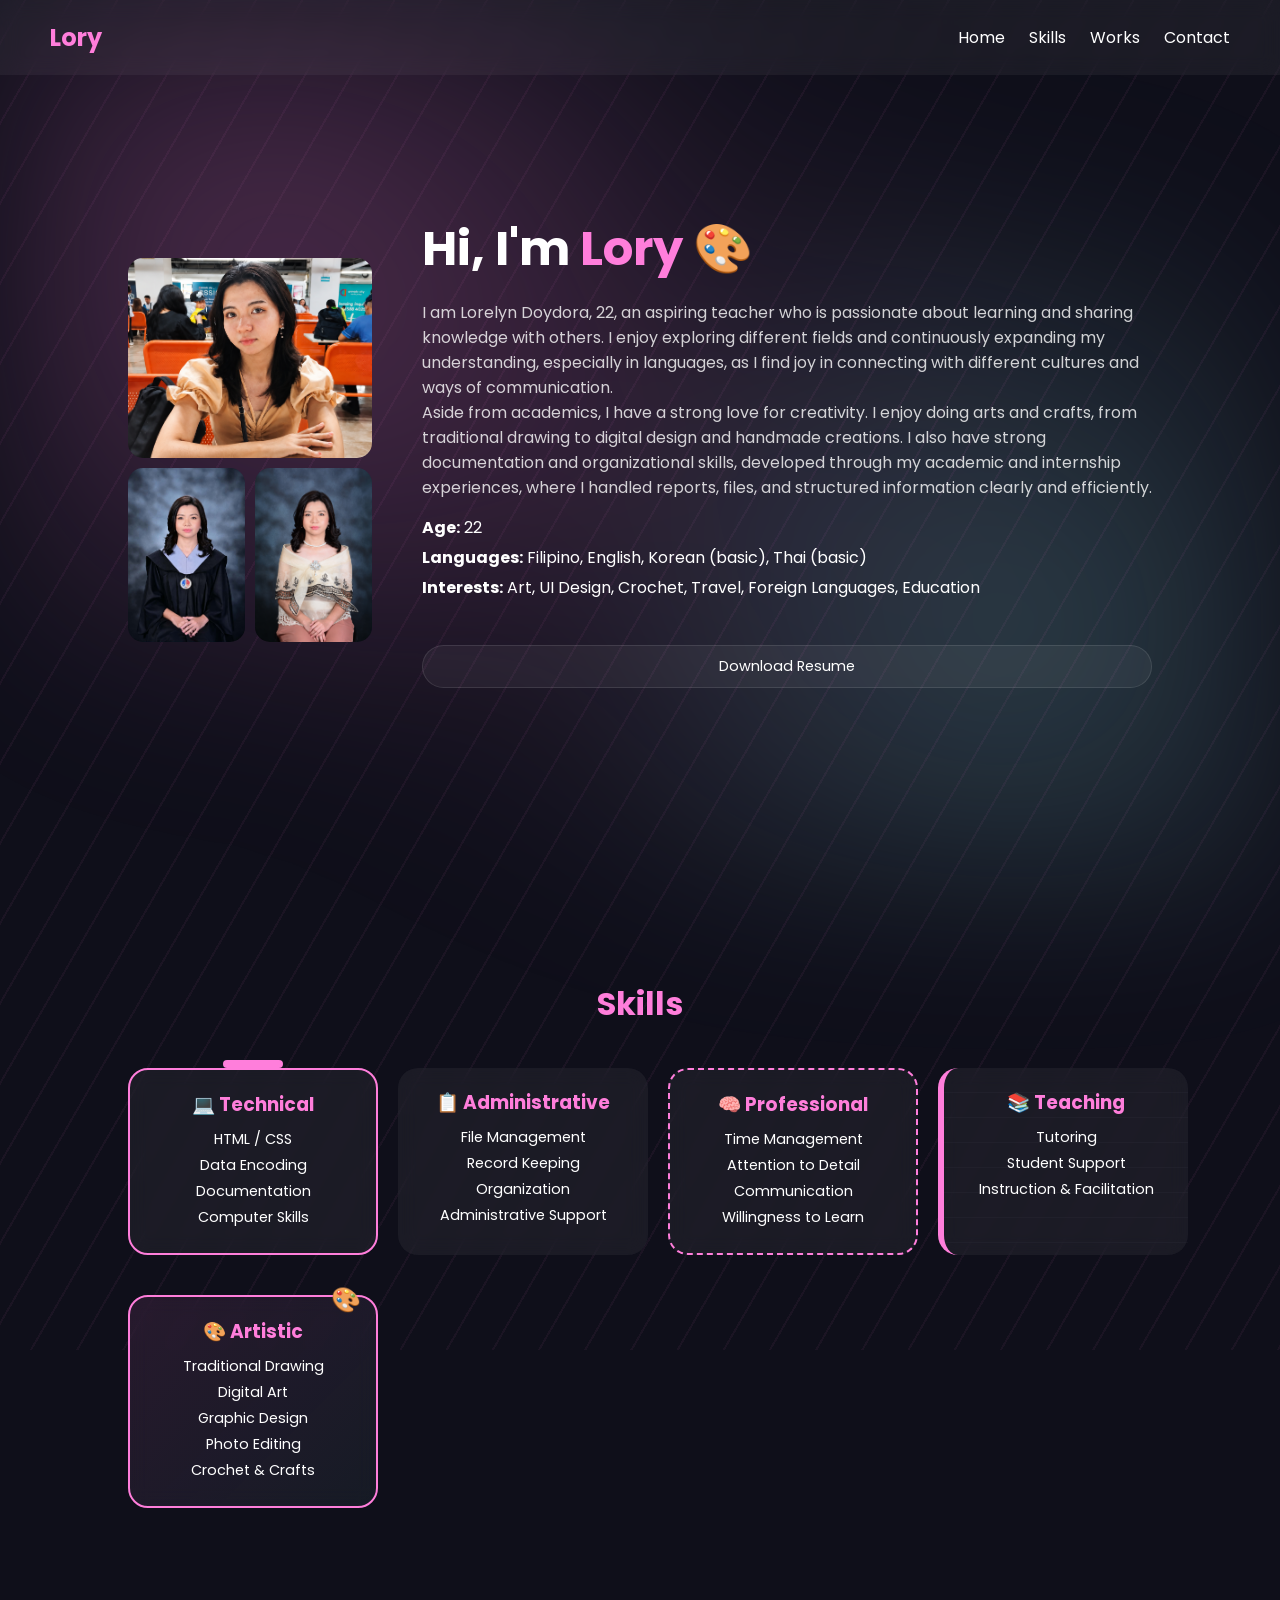
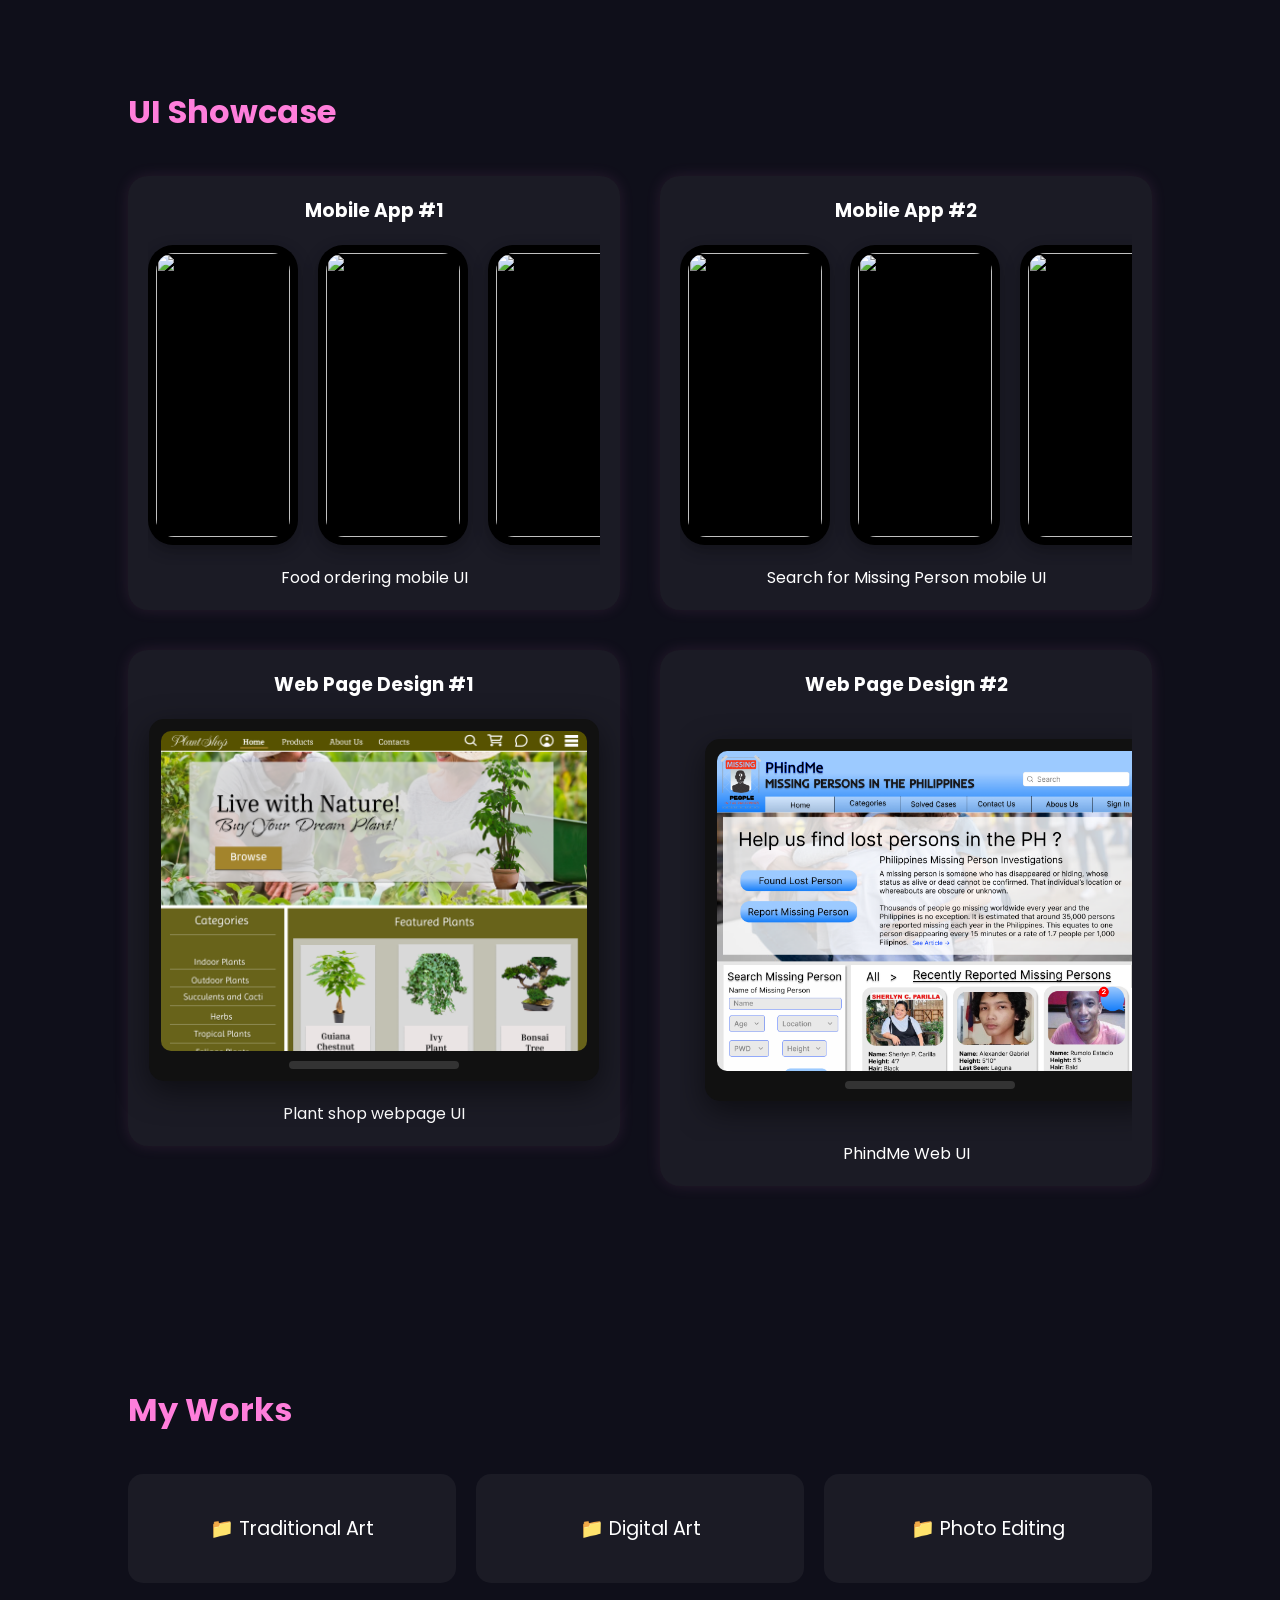
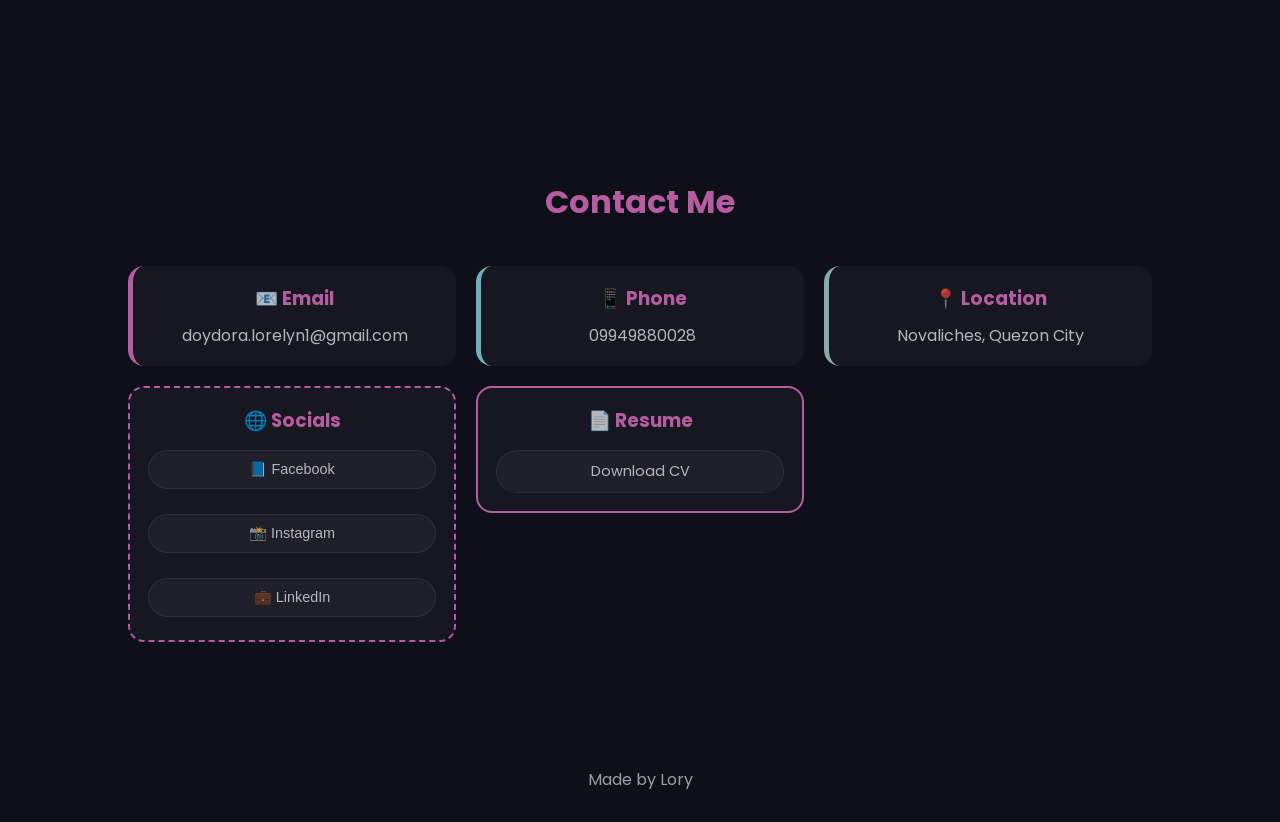
==== commit 113c95e5: "Update index.html" ====
--- a/index.html
+++ b/index.html
@@ -29,9 +29,9 @@
     <!-- LEFT: PHOTO COLLAGE -->
     <div class="home-left">
         <div class="collage">
-            <img src="img/img/img2.png">
-            <img src="img/img/img1.jpg">
-            <img src="img/img/img3.png">
+            <img src="img/img2.png">
+            <img src="img/img1.jpg">
+            <img src="img/img3.png">
         </div>
     </div>
 
@@ -131,55 +131,55 @@
     <div class="mobile-strip">
 
         <div class="phone-item">
-            <img src="img/ui/YuuMeal/LogIn (1).png" onclick="openViewerFromUI(this)">
-        </div>
-
-        <div class="phone-item">
-            <img src="img/ui/YuuMeal/Signup (1).png" onclick="openViewerFromUI(this)">
-        </div>
-
-        <div class="phone-item">
-            <img src="img/ui/YuuMeal/Homepage.png" onclick="openViewerFromUI(this)">
-        </div>
-
-        <div class="phone-item">
-            <img src="img/ui/YuuMeal/Search for Restaurant.png" onclick="openViewerFromUI(this)">
-        </div>
-
-        <div class="phone-item">
-            <img src="img/ui/YuuMeal/Order Food.png" onclick="openViewerFromUI(this)">
-        </div>
-
-        <div class="phone-item">
-            <img src="img/ui/YuuMeal/Order Food (1).png" onclick="openViewerFromUI(this)">
-        </div>
-
-        <div class="phone-item">
-            <img src="img/ui/YuuMeal/Order Summary.png" onclick="openViewerFromUI(this)">
-        </div>
-
-        <div class="phone-item">
-            <img src="img/ui/YuuMeal/Order Summary (1).png" onclick="openViewerFromUI(this)">
-        </div>
-
-        <div class="phone-item">
-            <img src="img/ui/YuuMeal/Select Payment Method.png" onclick="openViewerFromUI(this)">
-        </div>
-
-        <div class="phone-item">
-            <img src="img/ui/YuuMeal/Add Location.png" onclick="openViewerFromUI(this)">
-        </div>
-
-        <div class="phone-item">
-            <img src="img/ui/YuuMeal/Order Summary (2).png" onclick="openViewerFromUI(this)">
-        </div>
-
-        <div class="phone-item">
-            <img src="img/ui/YuuMeal/Order Summary (3).png" onclick="openViewerFromUI(this)">
-        </div>
-
-        <div class="phone-item">
-            <img src="img/ui/YuuMeal/Track Order.png" onclick="openViewerFromUI(this)">
+            <img src="ui/YuuMeal/LogIn (1).png" onclick="openViewerFromUI(this)">
+        </div>
+
+        <div class="phone-item">
+            <img src="ui/YuuMeal/Signup (1).png" onclick="openViewerFromUI(this)">
+        </div>
+
+        <div class="phone-item">
+            <img src="ui/YuuMeal/Homepage.png" onclick="openViewerFromUI(this)">
+        </div>
+
+        <div class="phone-item">
+            <img src="ui/YuuMeal/Search for Restaurant.png" onclick="openViewerFromUI(this)">
+        </div>
+
+        <div class="phone-item">
+            <img src="ui/YuuMeal/Order Food.png" onclick="openViewerFromUI(this)">
+        </div>
+
+        <div class="phone-item">
+            <img src="ui/YuuMeal/Order Food (1).png" onclick="openViewerFromUI(this)">
+        </div>
+
+        <div class="phone-item">
+            <img src="ui/YuuMeal/Order Summary.png" onclick="openViewerFromUI(this)">
+        </div>
+
+        <div class="phone-item">
+            <img src="ui/YuuMeal/Order Summary (1).png" onclick="openViewerFromUI(this)">
+        </div>
+
+        <div class="phone-item">
+            <img src="ui/YuuMeal/Select Payment Method.png" onclick="openViewerFromUI(this)">
+        </div>
+
+        <div class="phone-item">
+            <img src="ui/YuuMeal/Add Location.png" onclick="openViewerFromUI(this)">
+        </div>
+
+        <div class="phone-item">
+            <img src="ui/YuuMeal/Order Summary (2).png" onclick="openViewerFromUI(this)">
+        </div>
+
+        <div class="phone-item">
+            <img src="ui/YuuMeal/Order Summary (3).png" onclick="openViewerFromUI(this)">
+        </div>
+
+        <div class="phone-item">
+            <img src="ui/YuuMeal/Track Order.png" onclick="openViewerFromUI(this)">
         </div>
 
     </div>
@@ -193,39 +193,39 @@
     <div class="mobile-strip">
 
         <div class="phone-item">
-            <img src="img/ui/PHindMe/Android Large - 11.png" onclick="openViewerFromUI(this)">
-        </div>
-
-        <div class="phone-item">
-            <img src="img/ui/PHindMe/Android Large - 12.png" onclick="openViewerFromUI(this)">
-        </div>
-
-        <div class="phone-item">
-            <img src="img/ui/PHindMe/Android Large - 3.png" onclick="openViewerFromUI(this)">
-        </div>
-
-        <div class="phone-item">
-            <img src="img/ui/PHindMe/Android Large - 9.png" onclick="openViewerFromUI(this)">
-        </div>
-
-        <div class="phone-item">
-            <img src="img/ui/PHindMe/Android Large - 8.png" onclick="openViewerFromUI(this)">
-        </div>
-
-        <div class="phone-item">
-            <img src="img/ui/PHindMe/Android Large - 7.png" onclick="openViewerFromUI(this)">
-        </div>
-
-        <div class="phone-item">
-            <img src="img/ui/PHindMe/Android Large - 10.png" onclick="openViewerFromUI(this)">
-        </div>
-
-        <div class="phone-item">
-            <img src="img/ui/PHindMe/Android Large - 4.png" onclick="openViewerFromUI(this)">
-        </div>
-
-        <div class="phone-item">
-            <img src="img/ui/PHindMe/Android Large - 5.png" onclick="openViewerFromUI(this)">
+            <img src="ui/PHindMe/Android Large - 11.png" onclick="openViewerFromUI(this)">
+        </div>
+
+        <div class="phone-item">
+            <img src="ui/PHindMe/Android Large - 12.png" onclick="openViewerFromUI(this)">
+        </div>
+
+        <div class="phone-item">
+            <img src="ui/PHindMe/Android Large - 3.png" onclick="openViewerFromUI(this)">
+        </div>
+
+        <div class="phone-item">
+            <img src="ui/PHindMe/Android Large - 9.png" onclick="openViewerFromUI(this)">
+        </div>
+
+        <div class="phone-item">
+            <img src="ui/PHindMe/Android Large - 8.png" onclick="openViewerFromUI(this)">
+        </div>
+
+        <div class="phone-item">
+            <img src="ui/PHindMe/Android Large - 7.png" onclick="openViewerFromUI(this)">
+        </div>
+
+        <div class="phone-item">
+            <img src="ui/PHindMe/Android Large - 10.png" onclick="openViewerFromUI(this)">
+        </div>
+
+        <div class="phone-item">
+            <img src="ui/PHindMe/Android Large - 4.png" onclick="openViewerFromUI(this)">
+        </div>
+
+        <div class="phone-item">
+            <img src="ui/PHindMe/Android Large - 5.png" onclick="openViewerFromUI(this)">
         </div>
     </div>
 
@@ -239,7 +239,7 @@
 
     <div class="laptop">
         <div class="screen">
-            <img src="img/UI/PlantShop/MacBook Pro 16_ - 1.png">
+            <img src="UI/PlantShop/MacBook Pro 16_ - 1.png">
         </div>
     </div>
 
@@ -256,7 +256,7 @@
         <div class="web-item">
             <div class="laptop">
                 <div class="screen">
-                    <img src="img/UI/PHindMe/Desktop - 1.png">
+                    <img src="UI/PHindMe/Desktop - 1.png">
                 </div>
             </div>
         </div>
@@ -265,7 +265,7 @@
         <div class="web-item">
             <div class="laptop">
                 <div class="screen">
-                    <img src="img/UI/PHindMe/Desktop - 2.png">
+                    <img src="UI/PHindMe/Desktop - 2.png">
                 </div>
             </div>
         </div>
@@ -378,8 +378,8 @@
 
 const galleries = {
     traditional: [
-        "img/Traditional Art/tart1.jpg",
-        "img/Traditional Art/tart2.jpg",
+        "Traditional Art/tart1.jpg",
+        "Traditional Art/tart2.jpg",
         "img/Traditional Art/tart3.jpg",
         "img/Traditional Art/tart4.jpg",
         "img/Traditional Art/tart5.jpg",
@@ -547,4 +547,4 @@
 
 </script>
 </body>
-</html>+</html>
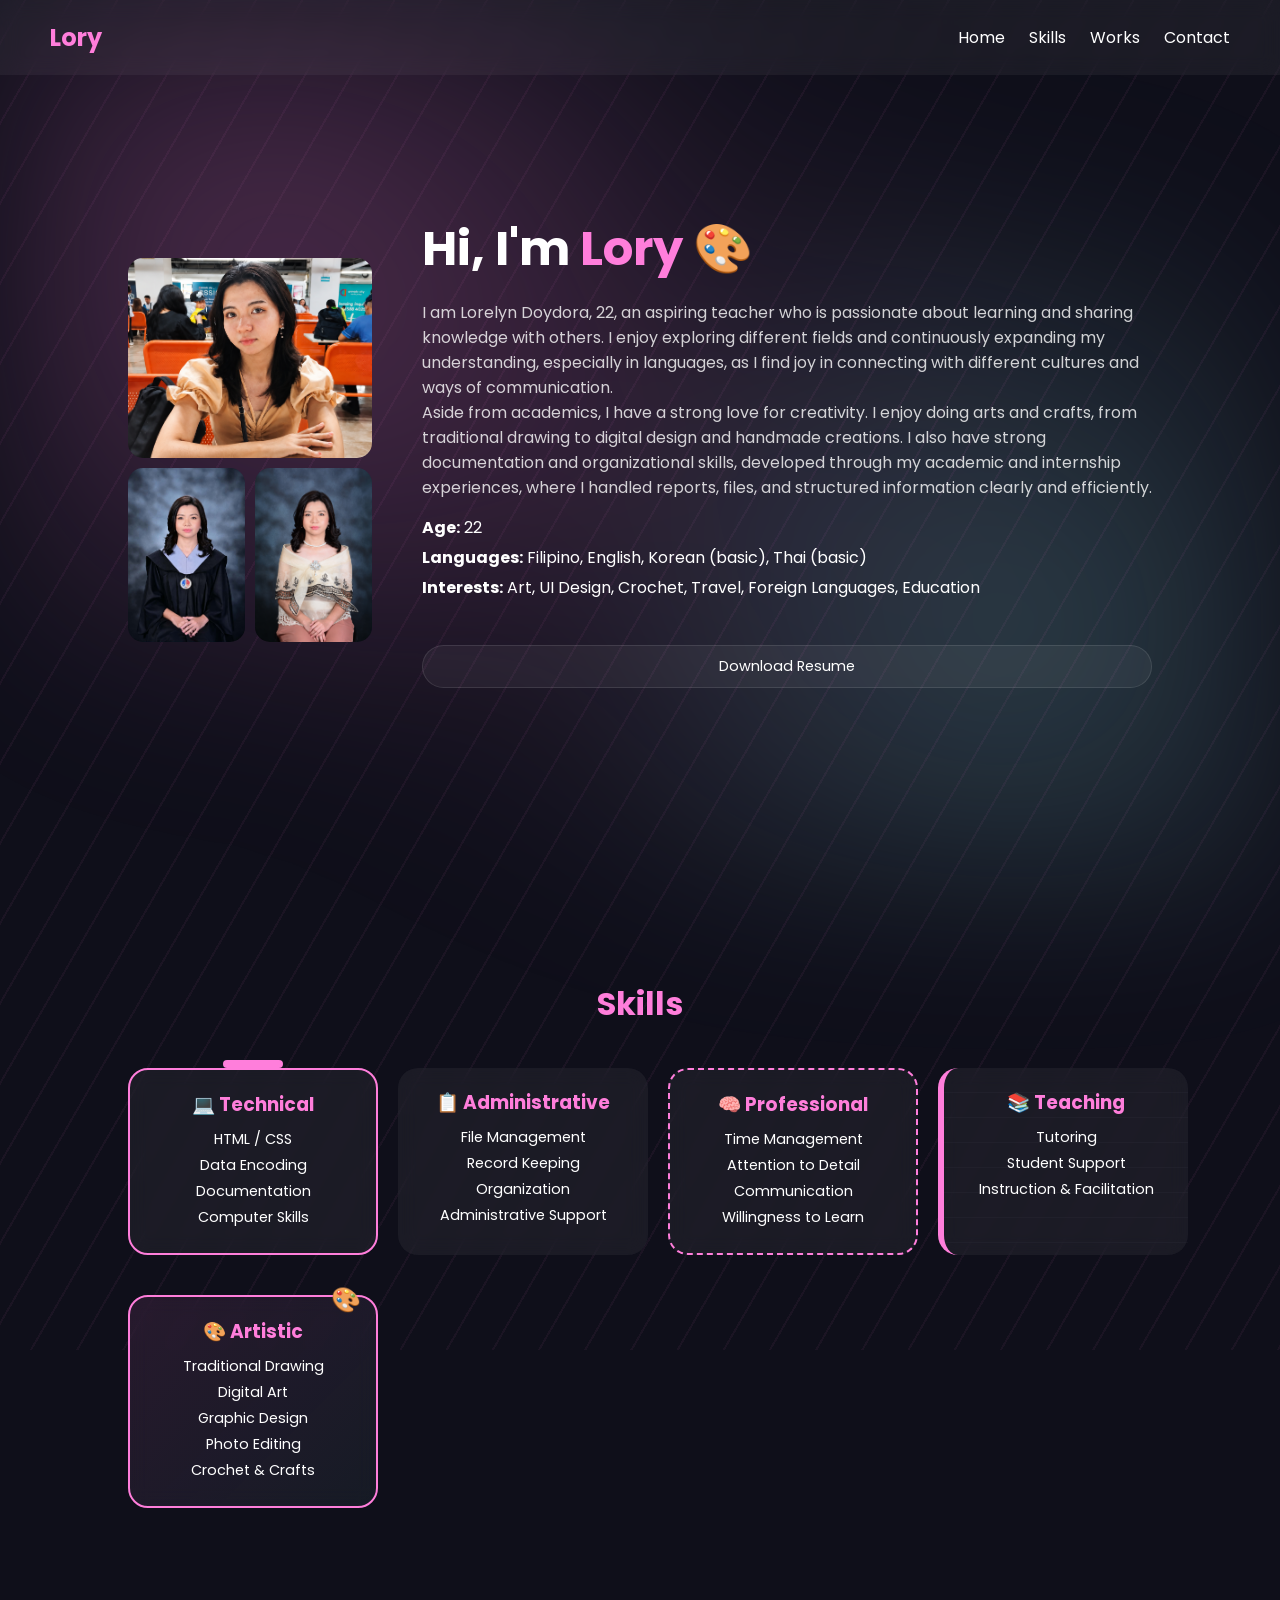
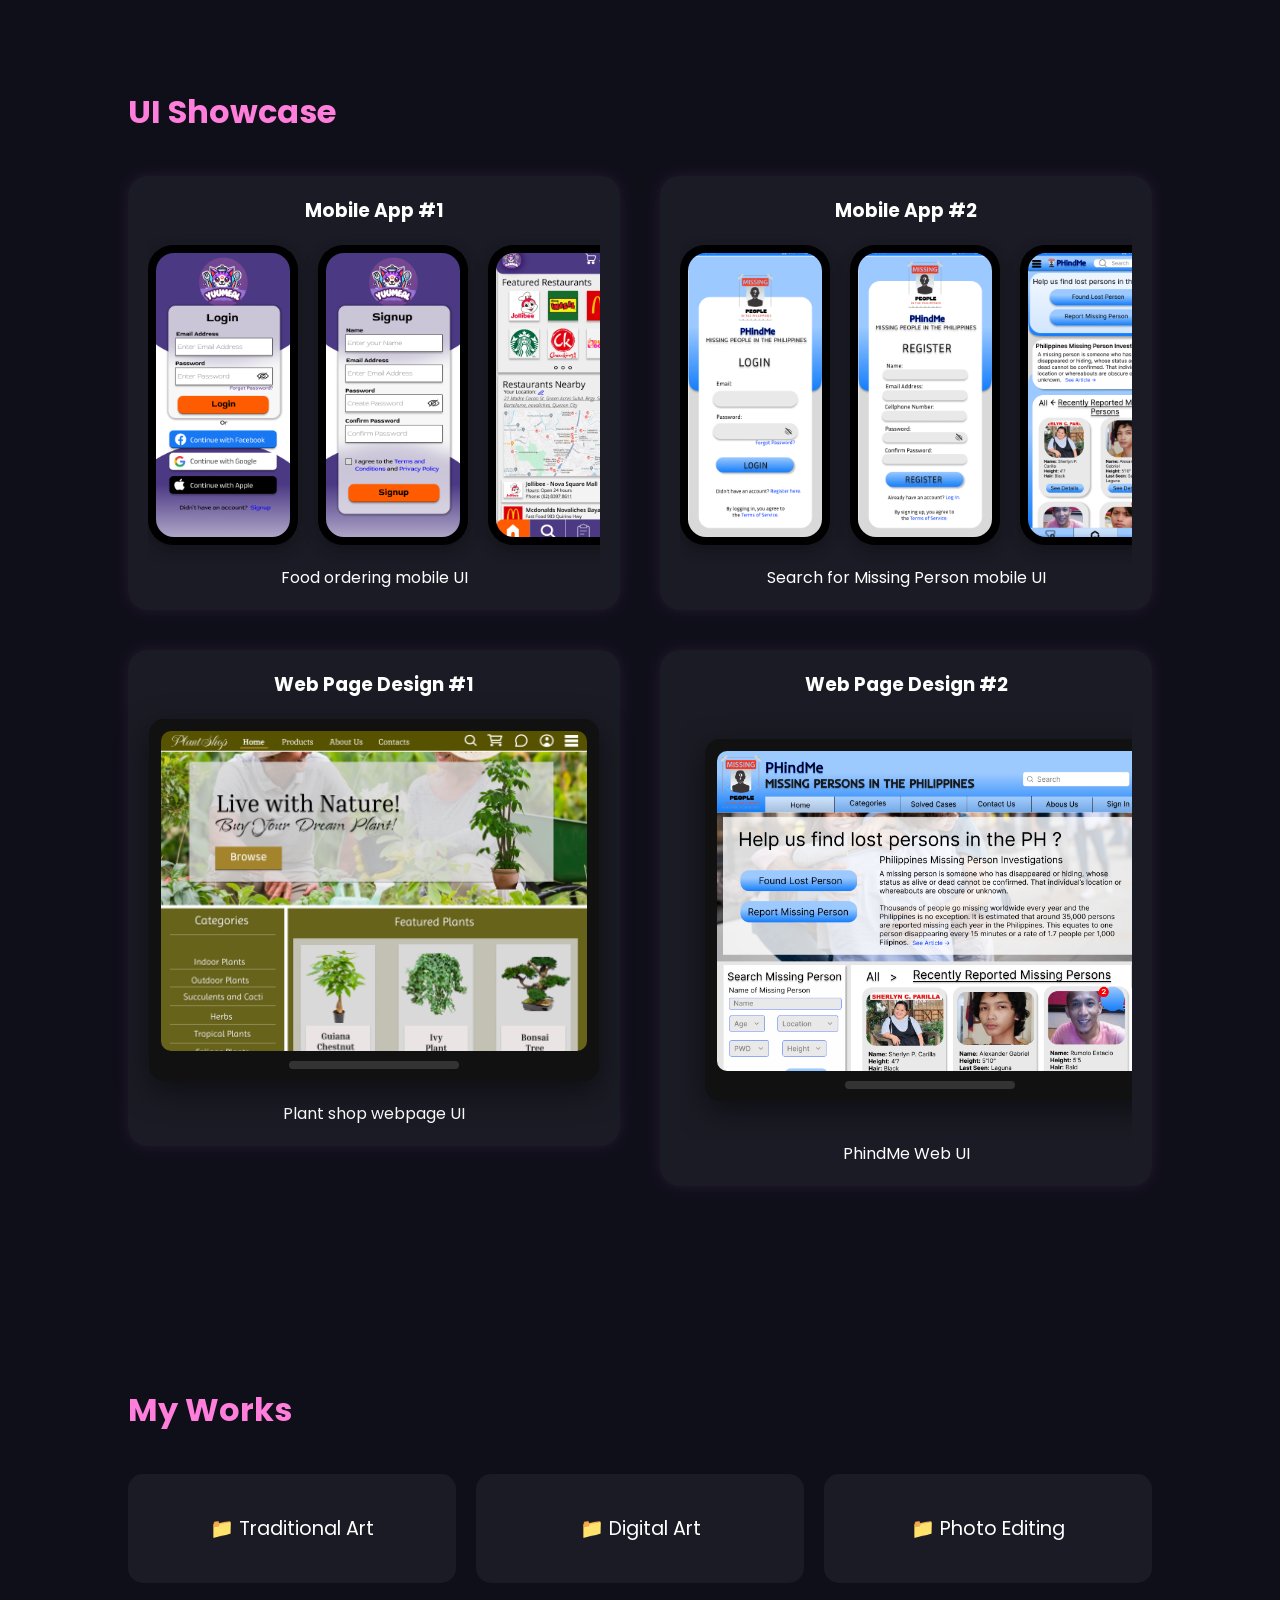
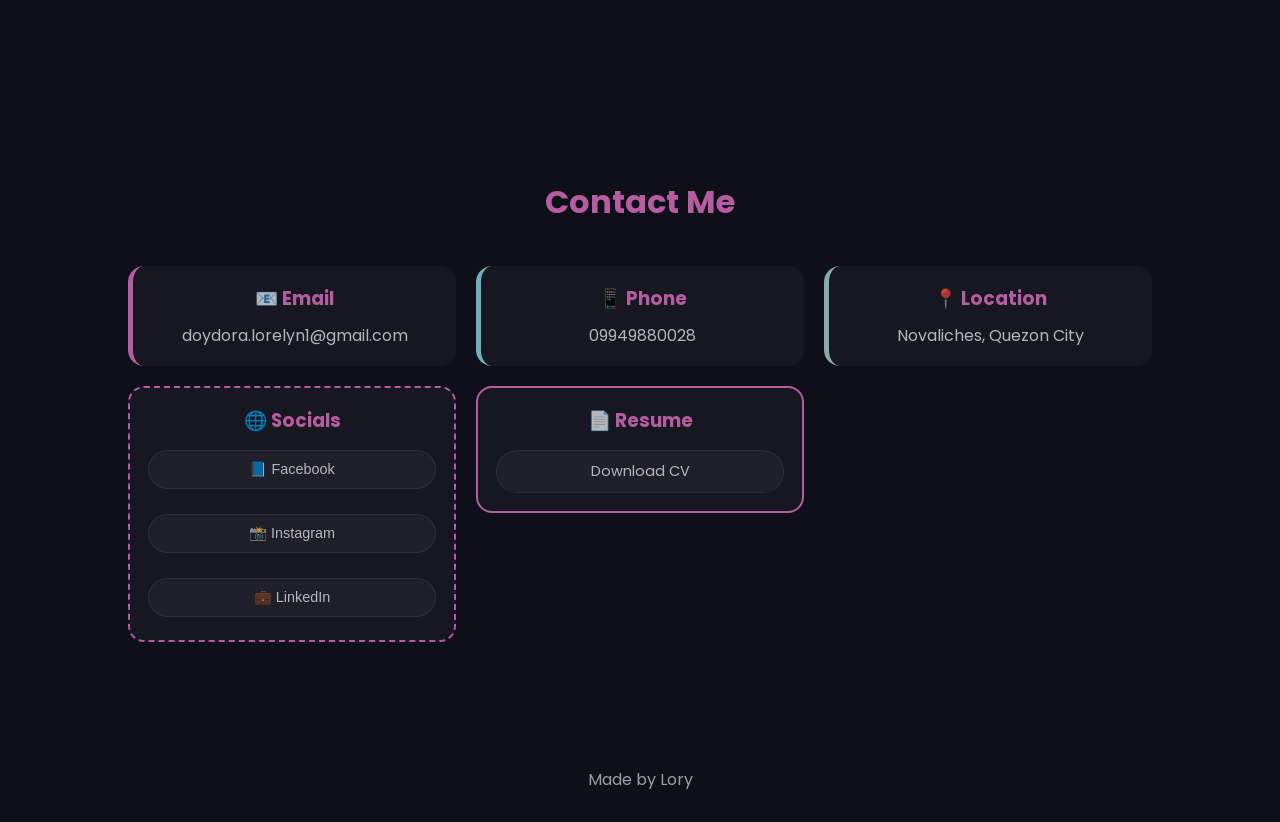
==== commit 63e44340: "Update index.html" ====
--- a/index.html
+++ b/index.html
@@ -131,55 +131,55 @@
     <div class="mobile-strip">
 
         <div class="phone-item">
-            <img src="ui/YuuMeal/LogIn (1).png" onclick="openViewerFromUI(this)">
-        </div>
-
-        <div class="phone-item">
-            <img src="ui/YuuMeal/Signup (1).png" onclick="openViewerFromUI(this)">
-        </div>
-
-        <div class="phone-item">
-            <img src="ui/YuuMeal/Homepage.png" onclick="openViewerFromUI(this)">
-        </div>
-
-        <div class="phone-item">
-            <img src="ui/YuuMeal/Search for Restaurant.png" onclick="openViewerFromUI(this)">
-        </div>
-
-        <div class="phone-item">
-            <img src="ui/YuuMeal/Order Food.png" onclick="openViewerFromUI(this)">
-        </div>
-
-        <div class="phone-item">
-            <img src="ui/YuuMeal/Order Food (1).png" onclick="openViewerFromUI(this)">
-        </div>
-
-        <div class="phone-item">
-            <img src="ui/YuuMeal/Order Summary.png" onclick="openViewerFromUI(this)">
-        </div>
-
-        <div class="phone-item">
-            <img src="ui/YuuMeal/Order Summary (1).png" onclick="openViewerFromUI(this)">
-        </div>
-
-        <div class="phone-item">
-            <img src="ui/YuuMeal/Select Payment Method.png" onclick="openViewerFromUI(this)">
-        </div>
-
-        <div class="phone-item">
-            <img src="ui/YuuMeal/Add Location.png" onclick="openViewerFromUI(this)">
-        </div>
-
-        <div class="phone-item">
-            <img src="ui/YuuMeal/Order Summary (2).png" onclick="openViewerFromUI(this)">
-        </div>
-
-        <div class="phone-item">
-            <img src="ui/YuuMeal/Order Summary (3).png" onclick="openViewerFromUI(this)">
-        </div>
-
-        <div class="phone-item">
-            <img src="ui/YuuMeal/Track Order.png" onclick="openViewerFromUI(this)">
+            <img src="UI/YuuMeal/LogIn (1).png" onclick="openViewerFromUI(this)">
+        </div>
+
+        <div class="phone-item">
+            <img src="UI/YuuMeal/Signup (1).png" onclick="openViewerFromUI(this)">
+        </div>
+
+        <div class="phone-item">
+            <img src="UI/YuuMeal/Homepage.png" onclick="openViewerFromUI(this)">
+        </div>
+
+        <div class="phone-item">
+            <img src="UI/YuuMeal/Search for Restaurant.png" onclick="openViewerFromUI(this)">
+        </div>
+
+        <div class="phone-item">
+            <img src="UI/YuuMeal/Order Food.png" onclick="openViewerFromUI(this)">
+        </div>
+
+        <div class="phone-item">
+            <img src="UI/YuuMeal/Order Food (1).png" onclick="openViewerFromUI(this)">
+        </div>
+
+        <div class="phone-item">
+            <img src="UI/YuuMeal/Order Summary.png" onclick="openViewerFromUI(this)">
+        </div>
+
+        <div class="phone-item">
+            <img src="UI/YuuMeal/Order Summary (1).png" onclick="openViewerFromUI(this)">
+        </div>
+
+        <div class="phone-item">
+            <img src="UI/YuuMeal/Select Payment Method.png" onclick="openViewerFromUI(this)">
+        </div>
+
+        <div class="phone-item">
+            <img src="UI/YuuMeal/Add Location.png" onclick="openViewerFromUI(this)">
+        </div>
+
+        <div class="phone-item">
+            <img src="UI/YuuMeal/Order Summary (2).png" onclick="openViewerFromUI(this)">
+        </div>
+
+        <div class="phone-item">
+            <img src="UI/YuuMeal/Order Summary (3).png" onclick="openViewerFromUI(this)">
+        </div>
+
+        <div class="phone-item">
+            <img src="UI/YuuMeal/Track Order.png" onclick="openViewerFromUI(this)">
         </div>
 
     </div>
@@ -193,39 +193,39 @@
     <div class="mobile-strip">
 
         <div class="phone-item">
-            <img src="ui/PHindMe/Android Large - 11.png" onclick="openViewerFromUI(this)">
-        </div>
-
-        <div class="phone-item">
-            <img src="ui/PHindMe/Android Large - 12.png" onclick="openViewerFromUI(this)">
-        </div>
-
-        <div class="phone-item">
-            <img src="ui/PHindMe/Android Large - 3.png" onclick="openViewerFromUI(this)">
-        </div>
-
-        <div class="phone-item">
-            <img src="ui/PHindMe/Android Large - 9.png" onclick="openViewerFromUI(this)">
-        </div>
-
-        <div class="phone-item">
-            <img src="ui/PHindMe/Android Large - 8.png" onclick="openViewerFromUI(this)">
-        </div>
-
-        <div class="phone-item">
-            <img src="ui/PHindMe/Android Large - 7.png" onclick="openViewerFromUI(this)">
-        </div>
-
-        <div class="phone-item">
-            <img src="ui/PHindMe/Android Large - 10.png" onclick="openViewerFromUI(this)">
-        </div>
-
-        <div class="phone-item">
-            <img src="ui/PHindMe/Android Large - 4.png" onclick="openViewerFromUI(this)">
-        </div>
-
-        <div class="phone-item">
-            <img src="ui/PHindMe/Android Large - 5.png" onclick="openViewerFromUI(this)">
+            <img src="UI/PHindMe/Android Large - 11.png" onclick="openViewerFromUI(this)">
+        </div>
+
+        <div class="phone-item">
+            <img src="UI/PHindMe/Android Large - 12.png" onclick="openViewerFromUI(this)">
+        </div>
+
+        <div class="phone-item">
+            <img src="UI/PHindMe/Android Large - 3.png" onclick="openViewerFromUI(this)">
+        </div>
+
+        <div class="phone-item">
+            <img src="UI/PHindMe/Android Large - 9.png" onclick="openViewerFromUI(this)">
+        </div>
+
+        <div class="phone-item">
+            <img src="UI/PHindMe/Android Large - 8.png" onclick="openViewerFromUI(this)">
+        </div>
+
+        <div class="phone-item">
+            <img src="UI/PHindMe/Android Large - 7.png" onclick="openViewerFromUI(this)">
+        </div>
+
+        <div class="phone-item">
+            <img src="UI/PHindMe/Android Large - 10.png" onclick="openViewerFromUI(this)">
+        </div>
+
+        <div class="phone-item">
+            <img src="UI/PHindMe/Android Large - 4.png" onclick="openViewerFromUI(this)">
+        </div>
+
+        <div class="phone-item">
+            <img src="UI/PHindMe/Android Large - 5.png" onclick="openViewerFromUI(this)">
         </div>
     </div>
 
@@ -380,104 +380,104 @@
     traditional: [
         "Traditional Art/tart1.jpg",
         "Traditional Art/tart2.jpg",
-        "img/Traditional Art/tart3.jpg",
-        "img/Traditional Art/tart4.jpg",
-        "img/Traditional Art/tart5.jpg",
-        "img/Traditional Art/tart6.jpg",
-        "img/Traditional Art/tart7.jpg",
-        "img/Traditional Art/tart8.jpg",
-        "img/Traditional Art/tart9.jpg",
-        "img/Traditional Art/tart10.jpg",
-        "img/Traditional Art/tart11.jpg",
-        "img/Traditional Art/tart49.jpg",
-        "img/Traditional Art/tart50.jpg",
-        "img/Traditional Art/tart51.jpg",
-        "img/Traditional Art/tart52.jpg",
-        "img/Traditional Art/tart53.jpg",
-        "img/Traditional Art/tart54.jpg",
-        "img/Traditional Art/tart55.jpg",
-        "img/Traditional Art/tart56.jpg",
-        "img/Traditional Art/tart57.jpg",
-        "img/Traditional Art/tart58.jpg",
-        "img/Traditional Art/tart59.jpg",
-        "img/Traditional Art/tart60.jpg",
-        "img/Traditional Art/tart61.jpg",
-        "img/Traditional Art/tart62.jpg",
-        "img/Traditional Art/tart63.jpg",
-        "img/Traditional Art/tart64.jpg",
-        "img/Traditional Art/tart65.jpg",
-        "img/Traditional Art/tart66.jpg",
-        "img/Traditional Art/tart67.jpg",
-        "img/Traditional Art/tart68.jpg",
-        "img/Traditional Art/tart69.jpg",
-        "img/Traditional Art/tart70.jpg",
-        "img/Traditional Art/tart71.jpg",
-        "img/Traditional Art/tart72.jpg",
-        "img/Traditional Art/tart73.jpg",
-        "img/Traditional Art/tart74.jpg",
-        "img/Traditional Art/tart75.jpg",
-        "img/Traditional Art/tart76.jpg",
-        "img/Traditional Art/tart77.jpg",
-        "img/Traditional Art/tart12.jpg",
-        "img/Traditional Art/tart13.jpg",
-        "img/Traditional Art/tart14.jpg",
-        "img/Traditional Art/tart15.jpg",
-        "img/Traditional Art/tart16.jpg",
-        "img/Traditional Art/tart17.jpg",
-        "img/Traditional Art/tart18.jpg",
-        "img/Traditional Art/tart19.jpg",
-        "img/Traditional Art/tart20.jpg",
-        "img/Traditional Art/tart21.jpg",
-        "img/Traditional Art/tart22.jpg",
-        "img/Traditional Art/tart23.jpg",
-        "img/Traditional Art/tart24.jpg",
-        "img/Traditional Art/tart25.jpg",
-        "img/Traditional Art/tart26.jpg",
-        "img/Traditional Art/tart27.jpg",
-        "img/Traditional Art/tart28.jpg",
-        "img/Traditional Art/tart29.jpg",
-        "img/Traditional Art/tart30.jpg",
-        "img/Traditional Art/tart31.jpg",
-        "img/Traditional Art/tart32.jpg",
-        "img/Traditional Art/tart33.jpg",
-        "img/Traditional Art/tart34.jpg",
-        "img/Traditional Art/tart35.jpg",
-        "img/Traditional Art/tart36.jpg",
-        "img/Traditional Art/tart37.jpg",
-        "img/Traditional Art/tart38.jpg",
-        "img/Traditional Art/tart39.jpg",
-        "img/Traditional Art/tart40.jpg",
-        "img/Traditional Art/tart41.jpg",
-        "img/Traditional Art/tart42.jpg",
-        "img/Traditional Art/tart43.jpg",
-        "img/Traditional Art/tart44.jpg",
-        "img/Traditional Art/tart45.jpg",
-        "img/Traditional Art/tart46.jpg",
-        "img/Traditional Art/tart47.jpg",
-        "img/Traditional Art/tart48.jpg",
-        "img/Traditional Art/tart78.jpg",
-        "img/Traditional Art/tart79.jpg",
-        "img/Traditional Art/tart80.jpg",
-        "img/Traditional Art/tart81.jpg",
-        "img/Traditional Art/tart82.jpg",
-        "img/Traditional Art/tart83.jpg",
-        "img/Traditional Art/tart84.jpg",
-        "img/Traditional Art/tart85.jpg"
+        "Traditional Art/tart3.jpg",
+        "Traditional Art/tart4.jpg",
+        "Traditional Art/tart5.jpg",
+        "Traditional Art/tart6.jpg",
+        "Traditional Art/tart7.jpg",
+        "Traditional Art/tart8.jpg",
+        "Traditional Art/tart9.jpg",
+        "Traditional Art/tart10.jpg",
+        "Traditional Art/tart11.jpg",
+        "Traditional Art/tart49.jpg",
+        "Traditional Art/tart50.jpg",
+        "Traditional Art/tart51.jpg",
+        "Traditional Art/tart52.jpg",
+        "Traditional Art/tart53.jpg",
+        "Traditional Art/tart54.jpg",
+        "Traditional Art/tart55.jpg",
+        "Traditional Art/tart56.jpg",
+        "Traditional Art/tart57.jpg",
+        "Traditional Art/tart58.jpg",
+        "Traditional Art/tart59.jpg",
+        "Traditional Art/tart60.jpg",
+        "Traditional Art/tart61.jpg",
+        "Traditional Art/tart62.jpg",
+        "Traditional Art/tart63.jpg",
+        "Traditional Art/tart64.jpg",
+        "Traditional Art/tart65.jpg",
+        "Traditional Art/tart66.jpg",
+        "Traditional Art/tart67.jpg",
+        "Traditional Art/tart68.jpg",
+        "Traditional Art/tart69.jpg",
+        "Traditional Art/tart70.jpg",
+        "Traditional Art/tart71.jpg",
+        "Traditional Art/tart72.jpg",
+        "Traditional Art/tart73.jpg",
+        "Traditional Art/tart74.jpg",
+        "Traditional Art/tart75.jpg",
+        "Traditional Art/tart76.jpg",
+        "Traditional Art/tart77.jpg",
+        "Traditional Art/tart12.jpg",
+        "Traditional Art/tart13.jpg",
+        "Traditional Art/tart14.jpg",
+        "Traditional Art/tart15.jpg",
+        "Traditional Art/tart16.jpg",
+        "Traditional Art/tart17.jpg",
+        "Traditional Art/tart18.jpg",
+        "Traditional Art/tart19.jpg",
+        "Traditional Art/tart20.jpg",
+        "Traditional Art/tart21.jpg",
+        "Traditional Art/tart22.jpg",
+        "Traditional Art/tart23.jpg",
+        "Traditional Art/tart24.jpg",
+        "Traditional Art/tart25.jpg",
+        "Traditional Art/tart26.jpg",
+        "Traditional Art/tart27.jpg",
+        "Traditional Art/tart28.jpg",
+        "Traditional Art/tart29.jpg",
+        "Traditional Art/tart30.jpg",
+        "Traditional Art/tart31.jpg",
+        "Traditional Art/tart32.jpg",
+        "Traditional Art/tart33.jpg",
+        "Traditional Art/tart34.jpg",
+        "Traditional Art/tart35.jpg",
+        "Traditional Art/tart36.jpg",
+        "Traditional Art/tart37.jpg",
+        "Traditional Art/tart38.jpg",
+        "Traditional Art/tart39.jpg",
+        "Traditional Art/tart40.jpg",
+        "Traditional Art/tart41.jpg",
+        "Traditional Art/tart42.jpg",
+        "Traditional Art/tart43.jpg",
+        "Traditional Art/tart44.jpg",
+        "Traditional Art/tart45.jpg",
+        "Traditional Art/tart46.jpg",
+        "Traditional Art/tart47.jpg",
+        "Traditional Art/tart48.jpg",
+        "Traditional Art/tart78.jpg",
+        "Traditional Art/tart79.jpg",
+        "Traditional Art/tart80.jpg",
+        "Traditional Art/tart81.jpg",
+        "Traditional Art/tart82.jpg",
+        "Traditional Art/tart83.jpg",
+        "Traditional Art/tart84.jpg",
+        "Traditional Art/tart85.jpg"
     ],
     digital: [
-        "img/Digital Art/dart1.jpg",
-        "img/Digital Art/dart2.jpg"
+        "Digital Art/dart1.jpg",
+        "Digital Art/dart2.jpg"
     ],
     photo: [
-        "img/Photo Editing/PE1.jpg",
-        "img/Photo Editing/PE2.jpg",
-        "img/Photo Editing/PE3.jpg",
-        "img/Photo Editing/PE4.jpg",
-        "img/Photo Editing/PE5.jpg",
-        "img/Photo Editing/PE6.jpg",
-        "img/Photo Editing/PE7.jpg",
-        "img/Photo Editing/PE8.jpg",
-        "img/Photo Editing/PE9.jpg"
+        "Photo Editing/PE1.jpg",
+        "Photo Editing/PE2.jpg",
+        "Photo Editing/PE3.jpg",
+        "Photo Editing/PE4.jpg",
+        "Photo Editing/PE5.jpg",
+        "Photo Editing/PE6.jpg",
+        "Photo Editing/PE7.jpg",
+        "Photo Editing/PE8.jpg",
+        "Photo Editing/PE9.jpg"
     ]
 };
 
